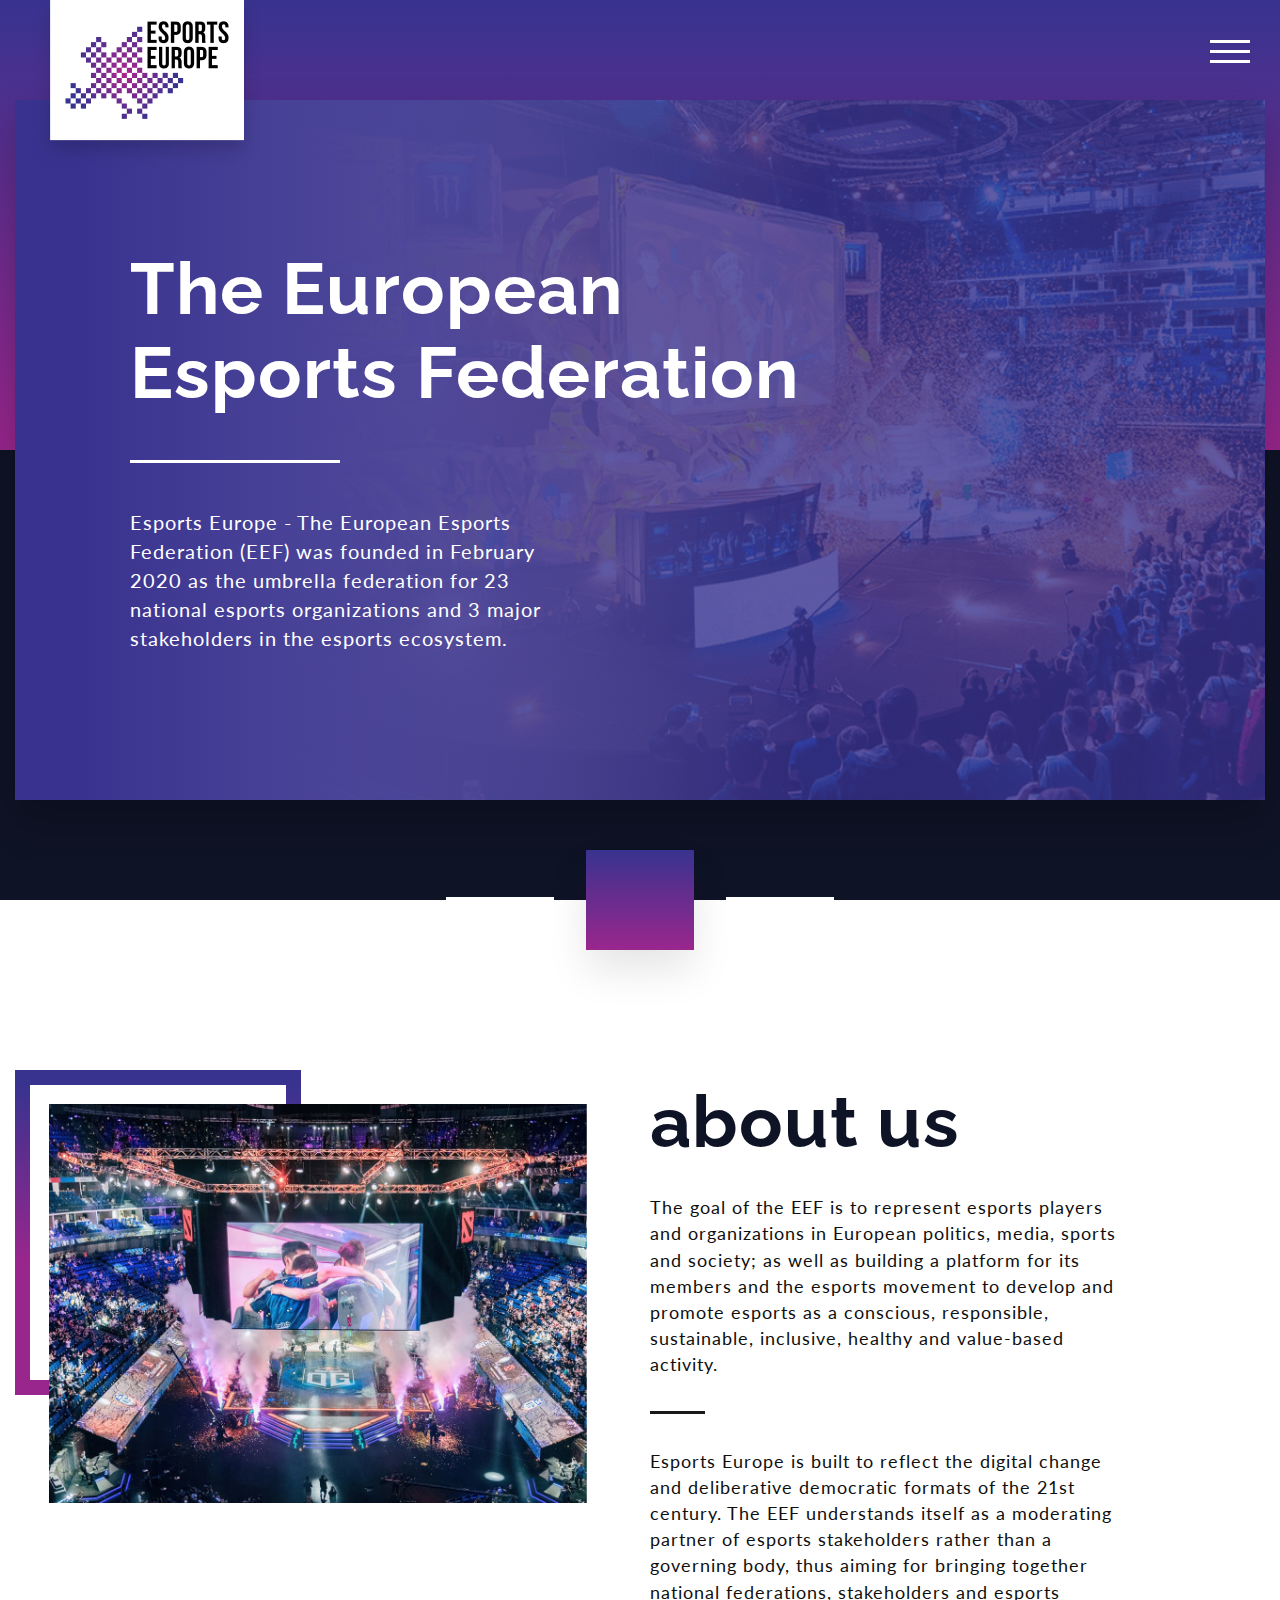
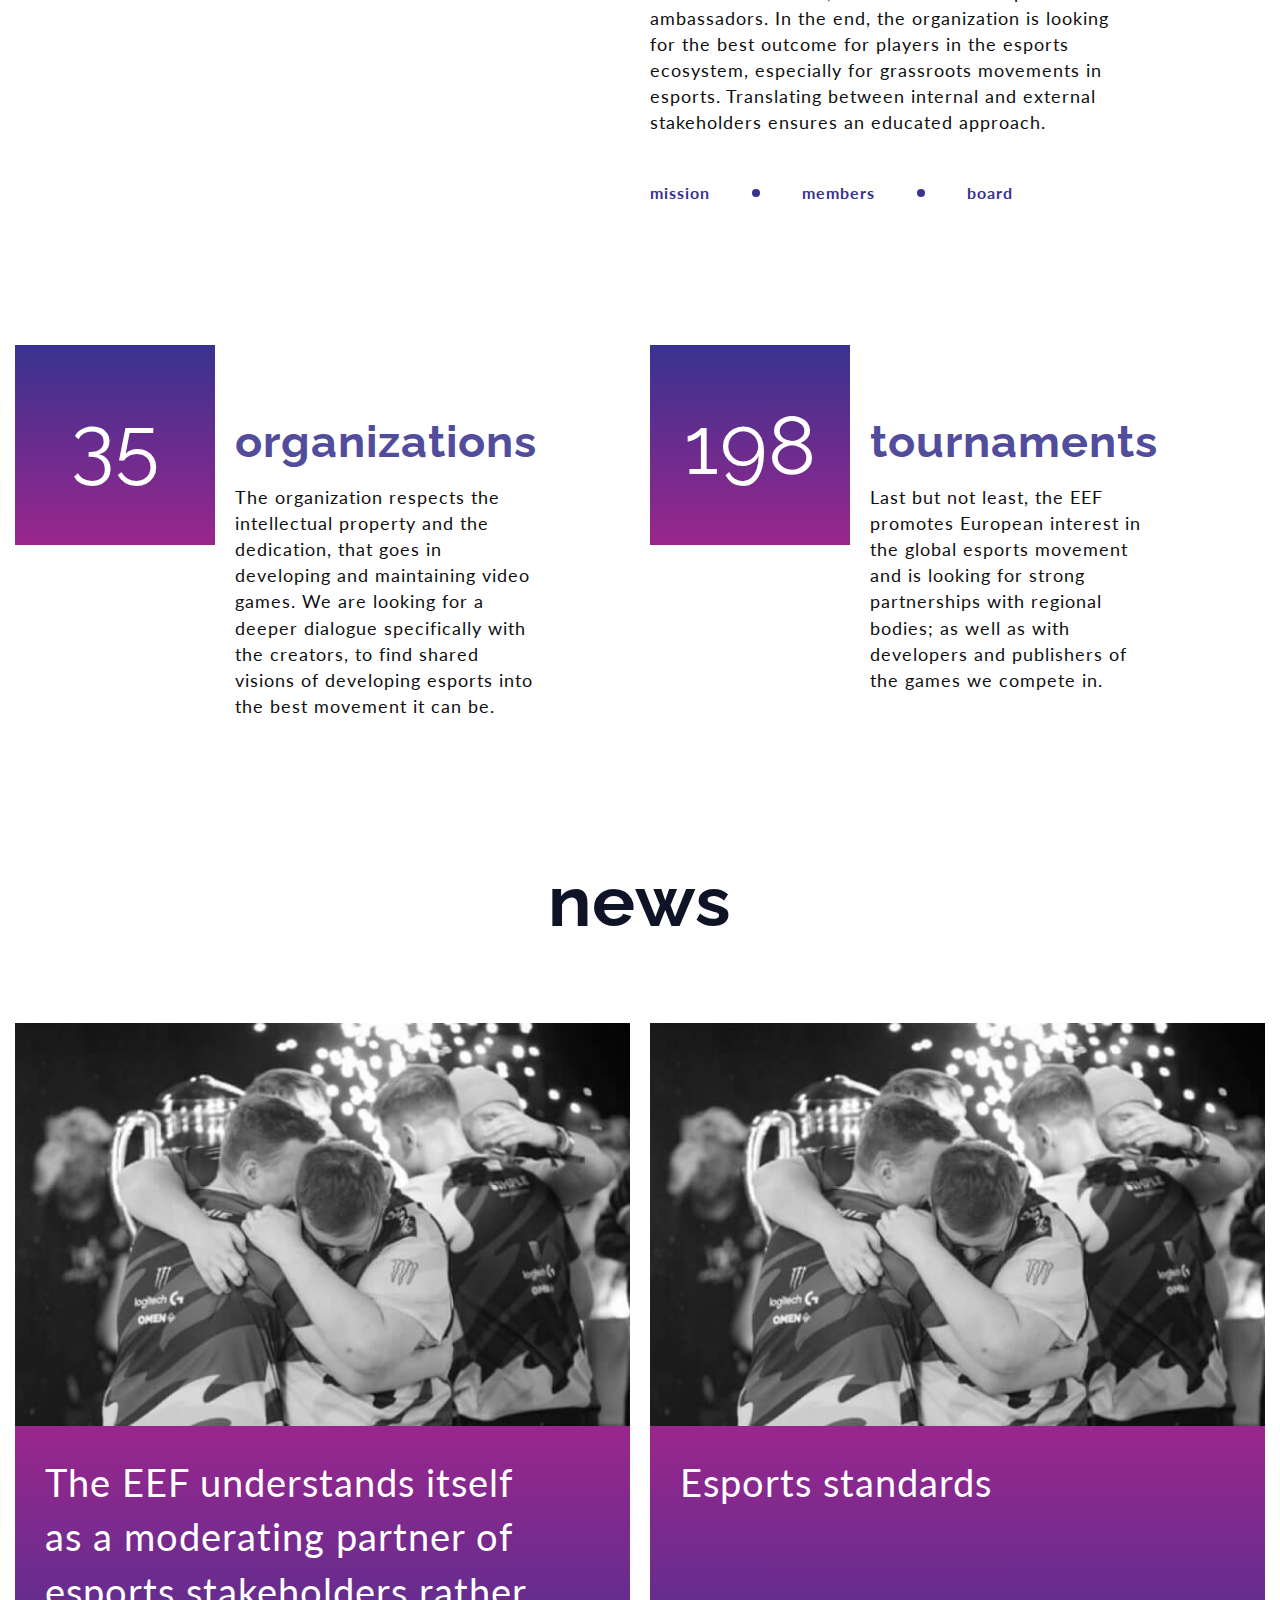
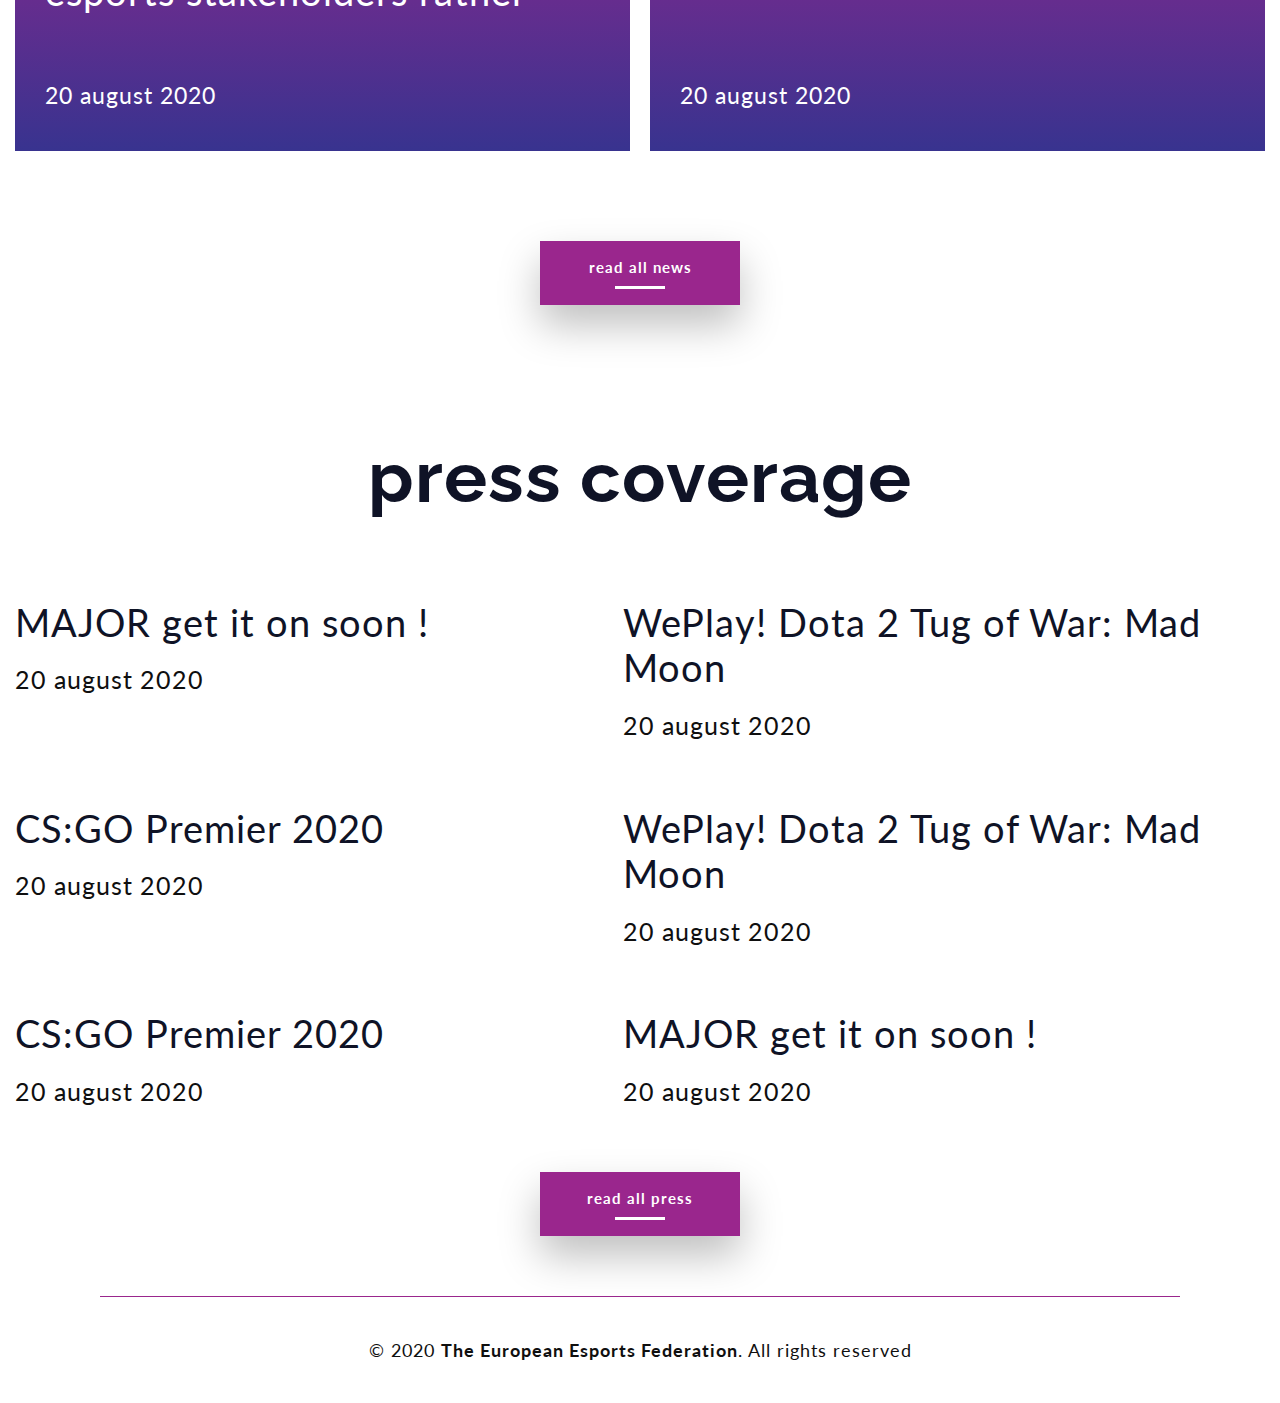
==== index.html @ 8d7fdb4e "media menu, inner header" ====
<!DOCTYPE html>
<html lang="en">
<head>
    <meta charset="UTF-8">
    <meta name="viewport" content="width=device-width, initial-scale=1.0">
    <title>Document</title>
    <link href="https://fonts.googleapis.com/css2?family=Lato:wght@400;700&family=Raleway:wght@700&display=swap" rel="stylesheet">
    <link rel="stylesheet" href="/css/style.css">
</head>
<body>
    <div class="menu-wrapper">
        <div class="container">
            <ul class="menu">
                <li class="menu__item">
                    <a href="#" class="menu__link">Home page</a>
                </li>
                <li class="menu__item">
                    <a href="#" class="menu__link">News</a>
                </li>
                <li class="menu__item">
                    <a href="#" class="menu__link">Contact</a>
                </li>
                <li class="menu__item">
                    <a href="#" class="menu__link hasSub">About us</a>
                    <ul class="menu__sub">
                        <li>
                            <a href="#">Mission</a>
                        </li>
                        <li>
                            <a href="#">President</a>
                        </li>
                        <li>
                            <a href="#">Board</a>
                        </li>
                        <li>
                            <a href="#">Committees</a>
                        </li>
                        <li>
                            <a href="#">Documents</a>
                        </li>
                    </ul>
                </li>
                <li class="menu__item">
                    <a href="#" class="menu__link hasSub">Members</a>
                    <ul class="menu__sub">
                        <li>
                            <a href="#">National organizations</a>
                        </li>
                        <li>
                            <a href="#">Stakeholders</a>
                        </li>
                    </ul>
                </li>
                <li class="menu__item">
                    <a class="menu__link hasSub" href="#">Esports</a>
                    <ul class="menu__sub">
                        <li>
                            <a href="#">General information</a>
                        </li>
                        <li>
                            <a href="#">Tournaments & leagues</a>
                        </li>
                        <li>
                            <a href="#">Integrity</a>
                        </li>
                        <li>
                            <a href="#">Diversity</a>
                        </li>
                    </ul>
                </li>
                <li class="menu__item">
                    <a class="menu__link hasSub" href="#">Media</a>
                    <ul class="menu__sub">
                        <li>
                            <a href="#">Newsroom</a>
                        </li>
                        <li>
                            <a href="#">Resources</a>
                        </li>
                        <li>
                            <a href="#">Coverage</a>
                        </li>
                    </ul>
                </li>
            </ul>
        </div>                    
    </div>    
    <header class="site-header site-header--main"> 
        <div class="container">
            <nav class="main-nav">            
                <a class="logo" href="#" >
                    <img src="/images/logo.png" alt="">
                </a>
                <button class="menu-btn">
                    <span class="burger"></span>
                </button>                                                
            </nav>
        </div>
    </header>
    <div class="wrapper">
        <section class="promo">
            <div class="container">
                <div class="promo__wrapper">
                    <div>
                        <h1 class="promo__title">The European Esports Federation</h1> 
                        <div class="promo__text">
                            <p>Esports Europe - The European Esports Federation (EEF) was founded in February 2020 as the umbrella federation for 23 national esports organizations and 3 major stakeholders in the esports ecosystem.</p>
                        </div>  
                    </div>                   
                </div> 
            </div>
            <button class="promo__arrow" type="button">
                <span class="arrow"></span>
            </button>  
        </section>
        <section class="main-about">
            <div class="container">
                <div class="row row--2">
                    <div class="col">
                        <div class="img">
                            <img src="/images/main_about.jpg" alt="">
                        </div>
                    </div>
                    <div class="col">
                        <h2 class="main-about__title">About us</h2>
                        <div class="main-about__text">
                            <p>The goal of the EEF is to represent esports players and organizations in European politics, media, sports and society; as well as building a platform for its members and the esports movement to develop and promote esports as a conscious, responsible, sustainable, inclusive, healthy and value-based activity.</p>
                            <hr>
                            <p>Esports Europe is built to reflect the digital change and deliberative democratic formats of the 21st century. The EEF understands itself as a moderating partner of esports stakeholders rather than a governing body, thus aiming for bringing together national federations, stakeholders and esports ambassadors. In the end, the organization is looking for the best outcome for players in the esports ecosystem, especially for grassroots movements in esports. Translating between internal and external stakeholders ensures an educated approach.</p>
                        </div>
                        <ul class="main-about__list">
                            <li class="main-about__item">
                                <a class="main-about__link" href="#">mission</a>
                            </li>
                            <li class="main-about__item">
                                <a class="main-about__link" href="#">members</a>
                            </li>
                            <li class="main-about__item">
                                <a class="main-about__link" href="#">board</a>
                            </li>
                        </article>                        
                    </div>
                </div>
            </div>            
        </section>

        <section class="main-numbers m-section">
            <div class="container">
                <div class="row row--2">
                    <div class="col main-numbers__item">
                        <div class="main-numbers__num">35</div>
                        <div class="main-numbers__description">
                            <h3>organizations</h3>
                            <p>The organization respects the intellectual property and the dedication, that goes in developing and maintaining video games. We are looking for a deeper dialogue specifically with the creators, to find shared visions of developing esports into the best movement it can be. 
                            </p>
                        </div>
                    </div>
                    <div class="col main-numbers__item">
                        <div class="main-numbers__num">198</div>
                        <div class="main-numbers__description">
                            <h3>tournaments</h3>
                            <p>Last but not least, the EEF promotes European interest in the global esports movement and is looking for strong partnerships with regional bodies; as well as with developers and publishers of the games we compete in. </p>
                        </div>
                    </div>
                </div>
            </div>
        </section>

        <section class="main-news m-section">
            <div class="container">
                <h2>news</h2>
                <ul class="news row row--2">
                    <li class="news__item col">
                        <a class="news__link" href="#">
                            <div class="news__img">
                                <img src="/images/news_img.jpg" alt="">
                            </div>
                            <div class="news__description">
                                <h3 class="news__title">The EEF understands itself as a moderating partner of esports stakeholders rather</h3>
                                <p class="news__date">20 august 2020</p>
                            </div>                            
                        </a>
                    </li>
                    <li class="news__item col">
                        <a class="news__link" href="#">
                            <div class="news__img">
                                <img src="/images/news_img.jpg" alt="">
                            </div>
                            <div class="news__description">
                                <h3 class="news__title">Esports standards</h3>
                                <p class="news__date">20 august 2020</p>
                            </div>                            
                        </a>
                    </li>
                </ul>                
                <a class="btn" href="#">Read all news</a>
            </div>
        </section>
            
        <section class="main-press m-section">
            <div class="container">
                <h2>press coverage</h2>
                <ul class="press">
                    <li class="press__item">
                        <a class="press__link" href="#">
                            MAJOR get it on soon !
                        </a>
                        <p class="press__date">20 august 2020</p>
                    </li>
                    <li class="press__item">
                        <a class="press__link" href="#">
                            WePlay! Dota 2 Tug of War: Mad Moon
                        </a>
                        <p class="press__date">20 august 2020</p>
                    </li>
                    <li class="press__item">
                        <a class="press__link" href="#">
                            CS:GO Premier 2020
                        </a>
                        <p class="press__date">20 august 2020</p>
                    </li>

                    <li class="press__item">
                        <a class="press__link" href="#">
                            WePlay! Dota 2 Tug of War: Mad Moon
                        </a>
                        <p class="press__date">20 august 2020</p>
                    </li>
                    <li class="press__item">
                        <a class="press__link" href="#">
                            CS:GO Premier 2020
                        </a>
                        <p class="press__date">20 august 2020</p>
                    </li>
                    <li class="press__item">
                        <a class="press__link" href="#">
                            MAJOR get it on soon !
                        </a>
                        <p class="press__date">20 august 2020</p>
                    </li>
                </ul>

                <a class="btn" href="#">Read all press</a>
            </div>
        </section>   

        <footer class="site-footer">
            <div class="copyright">© 2020 <b>The European Esports Federation</b>. All rights reserved</div>
        </footer>
    </div>

    <script src="js/test.js"></script>
</body>
</html>
---- css/style.css ----
html {
  -webkit-box-sizing: border-box;
          box-sizing: border-box;
}

*, *::before, *::after {
  -webkit-box-sizing: inherit;
          box-sizing: inherit;
}

ul[class],
ol[class] {
  padding: 0;
}

body,
h1,
h2,
h3,
h4,
p,
ul,
ol,
li,
figure,
figcaption,
blockquote,
dl,
dd {
  margin: 0;
}

a {
  text-decoration: none;
}

ul[class],
ol[class] {
  list-style: none;
}

img {
  max-width: 100%;
  display: block;
}

input,
button,
textarea,
select {
  font: inherit;
}

.visually-hidden:not(:focus):not(:active),
input[type="checkbox"].visually-hidden,
input[type="radio"].visually-hidden {
  position: absolute;
  width: 1px;
  height: 1px;
  margin: -1px;
  border: 0;
  padding: 0;
  white-space: nowrap;
  -webkit-clip-path: inset(100%);
  clip-path: inset(100%);
  clip: rect(0 0 0 0);
  overflow: hidden;
}

body {
  min-width: 320px;
  font-family: 'Lato', sans-serif;
  font-size: 18px;
  line-height: 1.45;
  color: #0F0F0F;
  letter-spacing: 1px;
}

body.show-menu > .wrapper {
  -webkit-filter: blur(15px);
          filter: blur(15px);
}

body.show-menu > .wrapper::before {
  content: '';
  display: block;
  width: 100%;
  height: 100px;
  background: -webkit-gradient(linear, left top, left bottom, color-stop(67.19%, #38338F), to(#9A268D));
  background: linear-gradient(180deg, #38338F 67.19%, #9A268D 100%);
}

body.show-menu .menu-wrapper {
  top: 0%;
}

body.show-menu .site-header {
  position: fixed;
  width: 100%;
  background: transparent;
}

h1 {
  font-family: 'Raleway', sans-serif;
  font-size: 4em;
  line-height: 1.17;
  text-transform: lowercase;
}

h2 {
  font-family: 'Raleway', sans-serif;
  font-size: 4em;
  color: #0F1326;
  text-transform: lowercase;
}

h3 {
  font-family: 'Raleway', sans-serif;
  font-size: 2.5em;
  text-transform: lowercase;
}

hr {
  margin: 34px 0;
  width: 55px;
  height: 3px;
  background-color: #181818;
  border: 0;
}

.container {
  padding: 0 15px;
  margin: 0 auto;
  max-width: 1330px;
}

.btn {
  padding: 16px;
  margin: auto;
  display: block;
  width: 200px;
  background-color: #9A268D;
  color: #fff;
  font-size: 15px;
  font-weight: 700;
  border: 0;
  outline: none;
  text-transform: lowercase;
  text-align: center;
  -webkit-box-shadow: 0px 20px 40px rgba(0, 0, 0, 0.25);
          box-shadow: 0px 20px 40px rgba(0, 0, 0, 0.25);
  -webkit-transition: background-color 0.3s;
  transition: background-color 0.3s;
}

.btn::after {
  content: '';
  margin: 8px auto 0;
  display: block;
  width: 50px;
  height: 3px;
  background-color: #fff;
}

.btn:hover {
  background-color: #38338F;
}

.m-section {
  padding: 60px 0;
}

.m-section h2 {
  margin-bottom: 70px;
  text-align: center;
}

.site-header {
  position: relative;
  max-height: 100px;
  background: -webkit-gradient(linear, left top, left bottom, color-stop(67.19%, #38338F), to(#9A268D));
  background: linear-gradient(180deg, #38338F 67.19%, #9A268D 100%);
  z-index: 100;
}

.site-header--main {
  position: absolute;
  width: 100%;
  background: transparent;
}

.logo {
  display: block;
}

@media (max-width: 900px) {
  .logo {
    width: 150px;
  }
}

.main-nav {
  position: relative;
  padding: 0 15px;
  display: -webkit-box;
  display: -ms-flexbox;
  display: flex;
  -webkit-box-pack: justify;
      -ms-flex-pack: justify;
          justify-content: space-between;
}

/***************** ***************/
.menu-btn {
  position: relative;
  margin-top: 30px;
  width: 40px;
  height: 40px;
  background: transparent;
  border: 0;
  outline: 0;
  cursor: pointer;
  -webkit-transition: opacity 0.3s;
  transition: opacity 0.3s;
}

.menu-btn:hover {
  opacity: 0.7;
}

.menu-btn.active .burger {
  background-color: transparent;
}

.menu-btn.active .burger::after {
  top: 0;
  -webkit-transform: rotate(-45deg);
          transform: rotate(-45deg);
}

.menu-btn.active .burger::before {
  top: 0;
  -webkit-transform: rotate(45deg);
          transform: rotate(45deg);
}

.burger, .burger::after, .burger::before {
  position: absolute;
  left: 0;
  width: 100%;
  height: 3px;
  background-color: #fff;
  -webkit-transition: all .3s;
  transition: all .3s;
}

.burger::after {
  content: '';
  top: -10px;
}

.burger::before {
  content: '';
  top: 10px;
}

/***************** ***************/
.menu-wrapper {
  position: fixed;
  top: -100%;
  lefT: 0;
  width: 100%;
  height: 100%;
  background-color: rgba(0, 0, 0, 0.5);
  z-index: 99;
  -webkit-transition: top 0.5s;
  transition: top 0.5s;
}

.menu-wrapper .container {
  height: 100%;
  display: -webkit-box;
  display: -ms-flexbox;
  display: flex;
  -webkit-box-align: center;
      -ms-flex-align: center;
          align-items: center;
}

.menu {
  margin-top: 10%;
  display: -webkit-box;
  display: -ms-flexbox;
  display: flex;
  -webkit-box-orient: vertical;
  -webkit-box-direction: normal;
      -ms-flex-flow: column wrap;
          flex-flow: column wrap;
  max-height: 70%;
  min-height: 450px;
  width: 100%;
}

.menu a {
  color: #fff;
  text-transform: lowercase;
  -webkit-transition: color 0.3s, background-color 0.3s;
  transition: color 0.3s, background-color 0.3s;
}

.menu a:hover {
  color: #fff;
}

.menu__item {
  position: relative;
  margin-bottom: 60px;
  font-size: 38px;
}

@media (max-width: 900px) {
  .menu__item {
    margin-bottom: 45px;
    font-size: 36px;
  }
}

.menu__link {
  padding: 10px 15px;
  font-family: 'Raleway', sans-serif;
}

.menu__link:hover {
  background-color: #9A268D;
}

.menu__sub {
  margin-top: 10px;
  line-height: 1.3;
}

.menu__sub a {
  padding: 7px 12px;
  font-size: 0.65em;
}

.menu__sub a:hover {
  background-color: #38338F;
}

@media (max-width: 900px) {
  .menu__sub {
    position: absolute;
    opacity: 0;
    pointer-events: none;
  }
}

@media (max-width: 900px) {
  .menu {
    max-height: 100%;
    -webkit-box-align: center;
        -ms-flex-align: center;
            align-items: center;
  }
}

.top {
  position: relative;
  padding: 85px 0;
  margin-bottom: 110px;
  background-image: url("/images/top_bg.png");
  background-repeat: no-repeat;
  background-size: cover;
  color: #fff;
  text-align: center;
}

.top::before {
  content: '';
  position: absolute;
  left: 0;
  top: 0;
  width: 100%;
  height: 100%;
  background-color: rgba(15, 19, 38, 0.85);
  z-index: 1;
}

.top__wrapper {
  position: relative;
  z-index: 2;
}

.breadcrumbs {
  position: absolute;
  right: 6%;
  top: 130%;
  display: -webkit-box;
  display: -ms-flexbox;
  display: flex;
  -webkit-box-align: center;
      -ms-flex-align: center;
          align-items: center;
  font-size: 25px;
}

.breadcrumbs__item {
  margin: 0 15px;
}

.breadcrumbs__link {
  color: #fff;
}

.promo {
  padding: 100px 0;
  background: -webkit-gradient(linear, left top, left bottom, from(#38338F), color-stop(50%, #9A268D), color-stop(50%, #0F1326), to(#0F1326));
  background: linear-gradient(180deg, #38338F 0%, #9A268D 50%, #0F1326 50%, #0F1326 100%);
}

.promo__wrapper {
  background: -webkit-gradient(linear, left top, right top, color-stop(5%, #39338F), color-stop(50%, rgba(57, 50, 143, 0.8))), url("/images/promo_bg.png");
  background: linear-gradient(90deg, #39338F 5%, rgba(57, 50, 143, 0.8) 50%), url("/images/promo_bg.png");
  padding: 0 115px;
  height: 700px;
  display: -webkit-box;
  display: -ms-flexbox;
  display: flex;
  -webkit-box-align: center;
      -ms-flex-align: center;
          align-items: center;
  -webkit-box-shadow: 0px 20px 40px rgba(0, 0, 0, 0.238253);
          box-shadow: 0px 20px 40px rgba(0, 0, 0, 0.238253);
  color: #fff;
  font-size: 20px;
}

.promo__title {
  max-width: 700px;
  font-size: 3.6em;
  text-transform: none;
}

.promo__title:after {
  margin: 45px 0;
  content: '';
  display: block;
  width: 30%;
  height: 3px;
  background-color: #fff;
}

.promo__text {
  padding-right: 15px;
  max-width: 440px;
}

.promo__arrow {
  position: absolute;
  left: 50%;
  -webkit-transform: translate(-50%, 50%);
          transform: translate(-50%, 50%);
  width: 108px;
  height: 100px;
  background: -webkit-gradient(linear, left top, left bottom, from(#38338F), to(#9A268D));
  background: linear-gradient(180deg, #38338F 0%, #9A268D 100%);
  outline: 0;
  border: 0;
  -webkit-box-shadow: 0px 20px 40px rgba(0, 0, 0, 0.1);
          box-shadow: 0px 20px 40px rgba(0, 0, 0, 0.1);
  cursor: pointer;
}

.promo__arrow::after, .promo__arrow::before {
  position: absolute;
  top: 47%;
  content: '';
  display: block;
  width: 100%;
  background-color: #fff;
  height: 3px;
}

.promo__arrow::after {
  left: -130%;
}

.promo__arrow::before {
  right: -130%;
}

.main-about {
  padding: 170px 0 60px;
}

.main-about__title {
  margin-bottom: 20px;
}

.main-about__text {
  margin-bottom: 35px;
  max-width: 475px;
}

.main-about__list {
  margin-left: -22px;
  display: -webkit-box;
  display: -ms-flexbox;
  display: flex;
  list-style: none;
}

.main-about__item {
  display: -webkit-box;
  display: -ms-flexbox;
  display: flex;
  -webkit-box-align: center;
      -ms-flex-align: center;
          align-items: center;
}

.main-about__item::after {
  content: '';
  margin: 0 20px;
  display: block;
  width: 8px;
  height: 8px;
  border-radius: 50%;
  background-color: #38338F;
}

.main-about__item:last-of-type:after {
  display: none;
}

.main-about__link {
  padding: 11px 22px;
  display: -webkit-box;
  display: -ms-flexbox;
  display: flex;
  -webkit-box-align: center;
      -ms-flex-align: center;
          align-items: center;
  font-size: 16px;
  font-weight: 700;
  color: #38338F;
  text-align: center;
  -webkit-transition: all 0.3s;
  transition: all 0.3s;
}

.main-about__link:hover {
  color: #fff;
  background-color: #38338F;
}

.main-numbers__item {
  display: -webkit-box;
  display: -ms-flexbox;
  display: flex;
}

.main-numbers__num {
  margin-right: 20px;
  width: 200px;
  height: 200px;
  display: -webkit-box;
  display: -ms-flexbox;
  display: flex;
  -webkit-box-align: center;
      -ms-flex-align: center;
          align-items: center;
  -webkit-box-pack: center;
      -ms-flex-pack: center;
          justify-content: center;
  font-size: 4.5em;
  font-family: 'Raleway', serif;
  color: #fff;
  background: -webkit-gradient(linear, left top, left bottom, from(#38338F), to(#9A268D));
  background: linear-gradient(180deg, #38338F 0%, #9A268D 100%);
}

.main-numbers__description {
  margin-top: 12%;
  -ms-flex-preferred-size: 46%;
      flex-basis: 46%;
}

.main-numbers__description h3 {
  margin-bottom: 20px;
  color: #524C9D;
  line-height: 1;
}

.news {
  margin-bottom: 80px;
}

.news__img {
  -webkit-filter: grayscale(1);
          filter: grayscale(1);
  -webkit-transition: -webkit-filter 0.3s;
  transition: -webkit-filter 0.3s;
  transition: filter 0.3s;
  transition: filter 0.3s, -webkit-filter 0.3s;
}

.news__img img {
  width: 100%;
}

.news__link {
  display: block;
  color: #fff;
  -webkit-transition: all 0.3s;
  transition: all 0.3s;
}

.news__link:hover {
  -webkit-box-shadow: 0px 0px 0px 15px #0F0F0F;
          box-shadow: 0px 0px 0px 15px #0F0F0F;
}

.news__link:hover .news__img {
  -webkit-filter: grayscale(0);
          filter: grayscale(0);
}

.news__description {
  padding: 30px 72px 38px 30px;
  min-height: 325px;
  height: 100%;
  display: -webkit-box;
  display: -ms-flexbox;
  display: flex;
  -webkit-box-orient: vertical;
  -webkit-box-direction: normal;
      -ms-flex-direction: column;
          flex-direction: column;
  background: -webkit-gradient(linear, left top, left bottom, from(#9A268D), to(#38338F));
  background: linear-gradient(180deg, #9A268D 0%, #38338F 100%);
}

.news__title {
  font-family: 'Lato', sans-serif;
  font-weight: normal;
  font-size: 2.1em;
  text-transform: none;
}

.news__date {
  margin-top: auto;
  font-size: 1.3em;
}

.press {
  max-height: 620px;
  display: -webkit-box;
  display: -ms-flexbox;
  display: flex;
  -ms-flex-wrap: wrap;
      flex-wrap: wrap;
}

.press__item {
  margin-bottom: 65px;
  margin-right: 20px;
  width: 47%;
  font-size: 38px;
  line-height: 1.2;
}

.press__link {
  margin-bottom: 20px;
  display: block;
  color: #0F1326;
  -webkit-transition: color 0.3s;
  transition: color 0.3s;
}

.press__link:hover {
  color: #38338F;
}

.press__date {
  font-size: 0.65em;
}

.site-footer {
  padding: 40px 0;
  margin: auto;
  max-width: 1080px;
  border-top: 1px solid #9A268D;
  text-align: center;
}

.img {
  position: relative;
  display: inline-block;
}

.img img {
  position: relative;
  padding: 6% 0 0 6%;
  z-index: 2;
}

.img::before {
  position: absolute;
  content: '';
  display: block;
  border: 10px solid;
  border-image-slice: 1;
  border-width: 15px;
  border-image-source: linear-gradient(180deg, #38338f 0%, #99268d 60%);
  width: 50%;
  height: 75%;
  z-index: 1;
}

.img--down_right img {
  padding: 0 7% 7% 0;
}

.img--down_right::before {
  bottom: 0;
  right: 0;
}

.row {
  display: -webkit-box;
  display: -ms-flexbox;
  display: flex;
  -ms-flex-wrap: wrap;
      flex-wrap: wrap;
  width: calc(100% + 20px);
  margin-left: -10px;
  margin-right: -10px;
}

.row--2 > .col {
  width: 50%;
}

.row--3 > .col {
  width: 33.33%;
}

.row--4 > .col {
  width: 25%;
}

.row--6 > .col {
  width: 16.66%;
}

.col {
  padding: 0 10px;
  margin-bottom: 10px;
}

.center {
  text-align: center;
}
/*# sourceMappingURL=style.css.map */
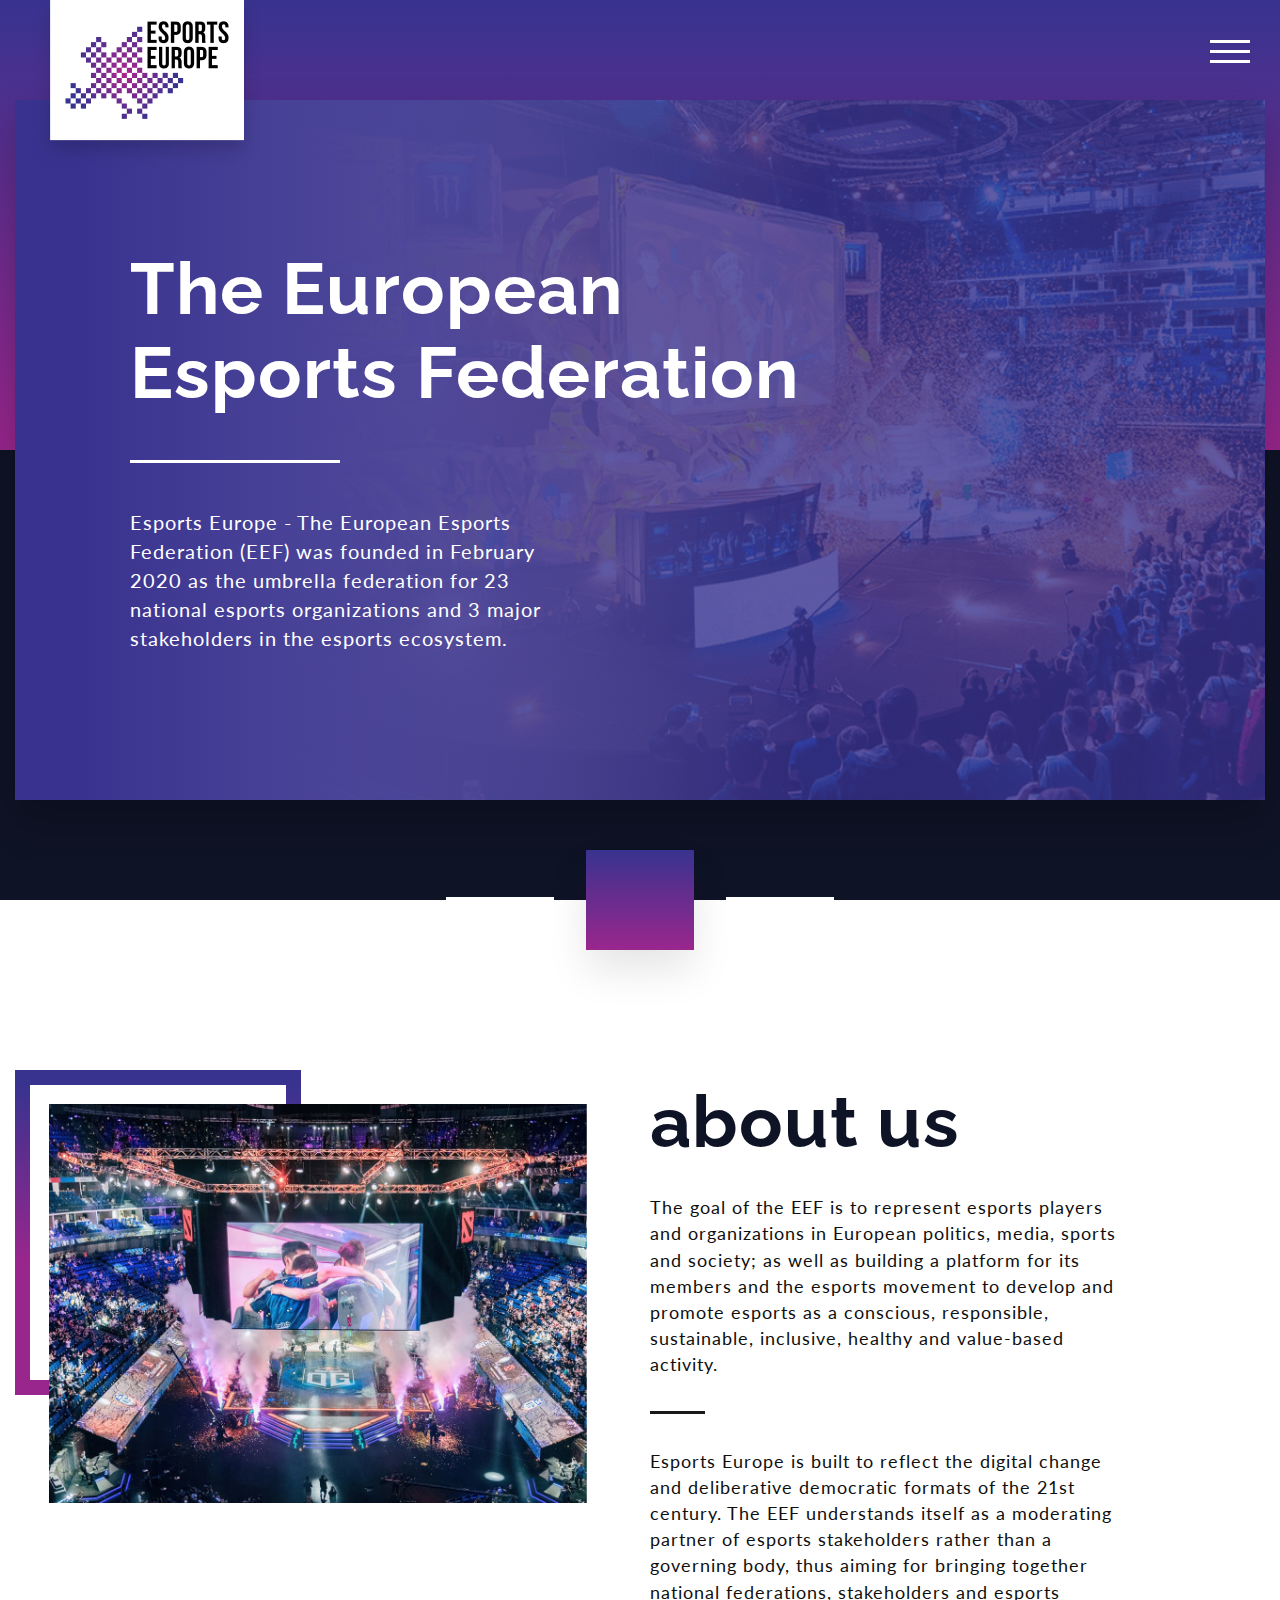
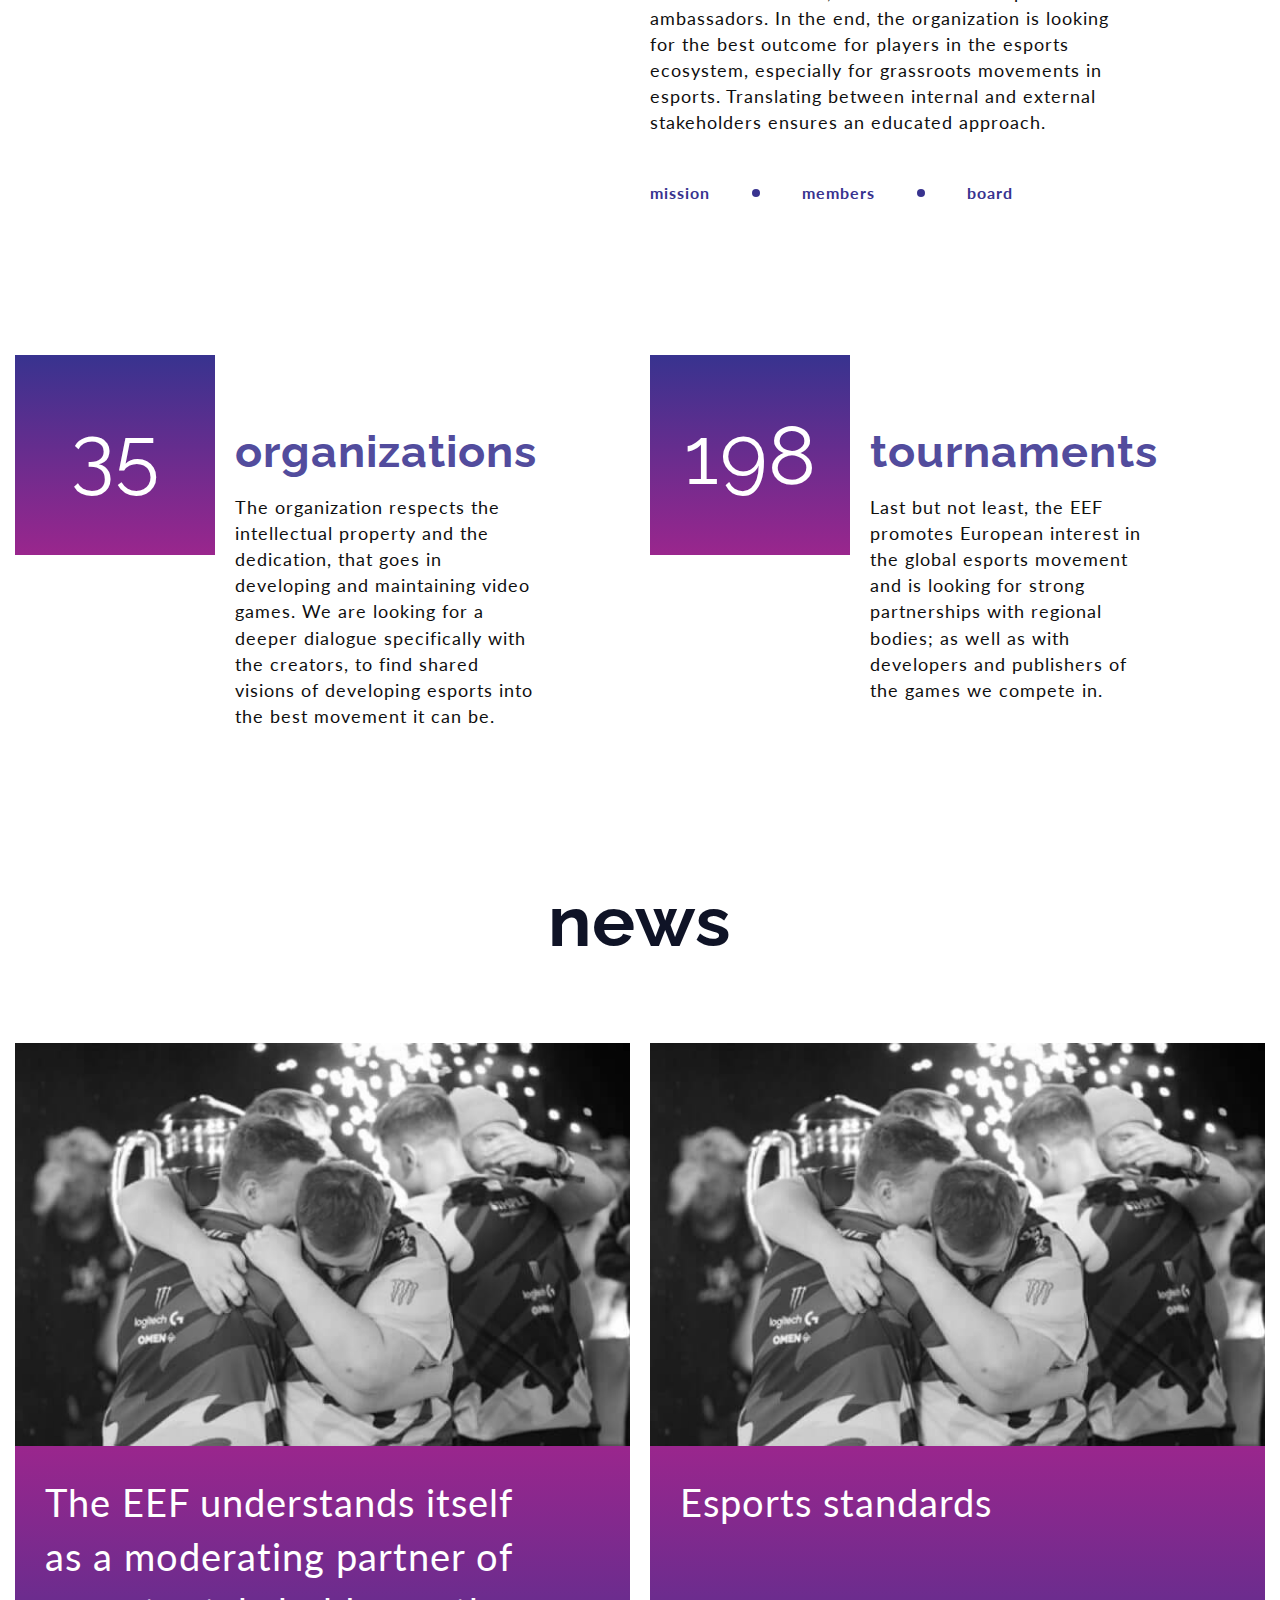
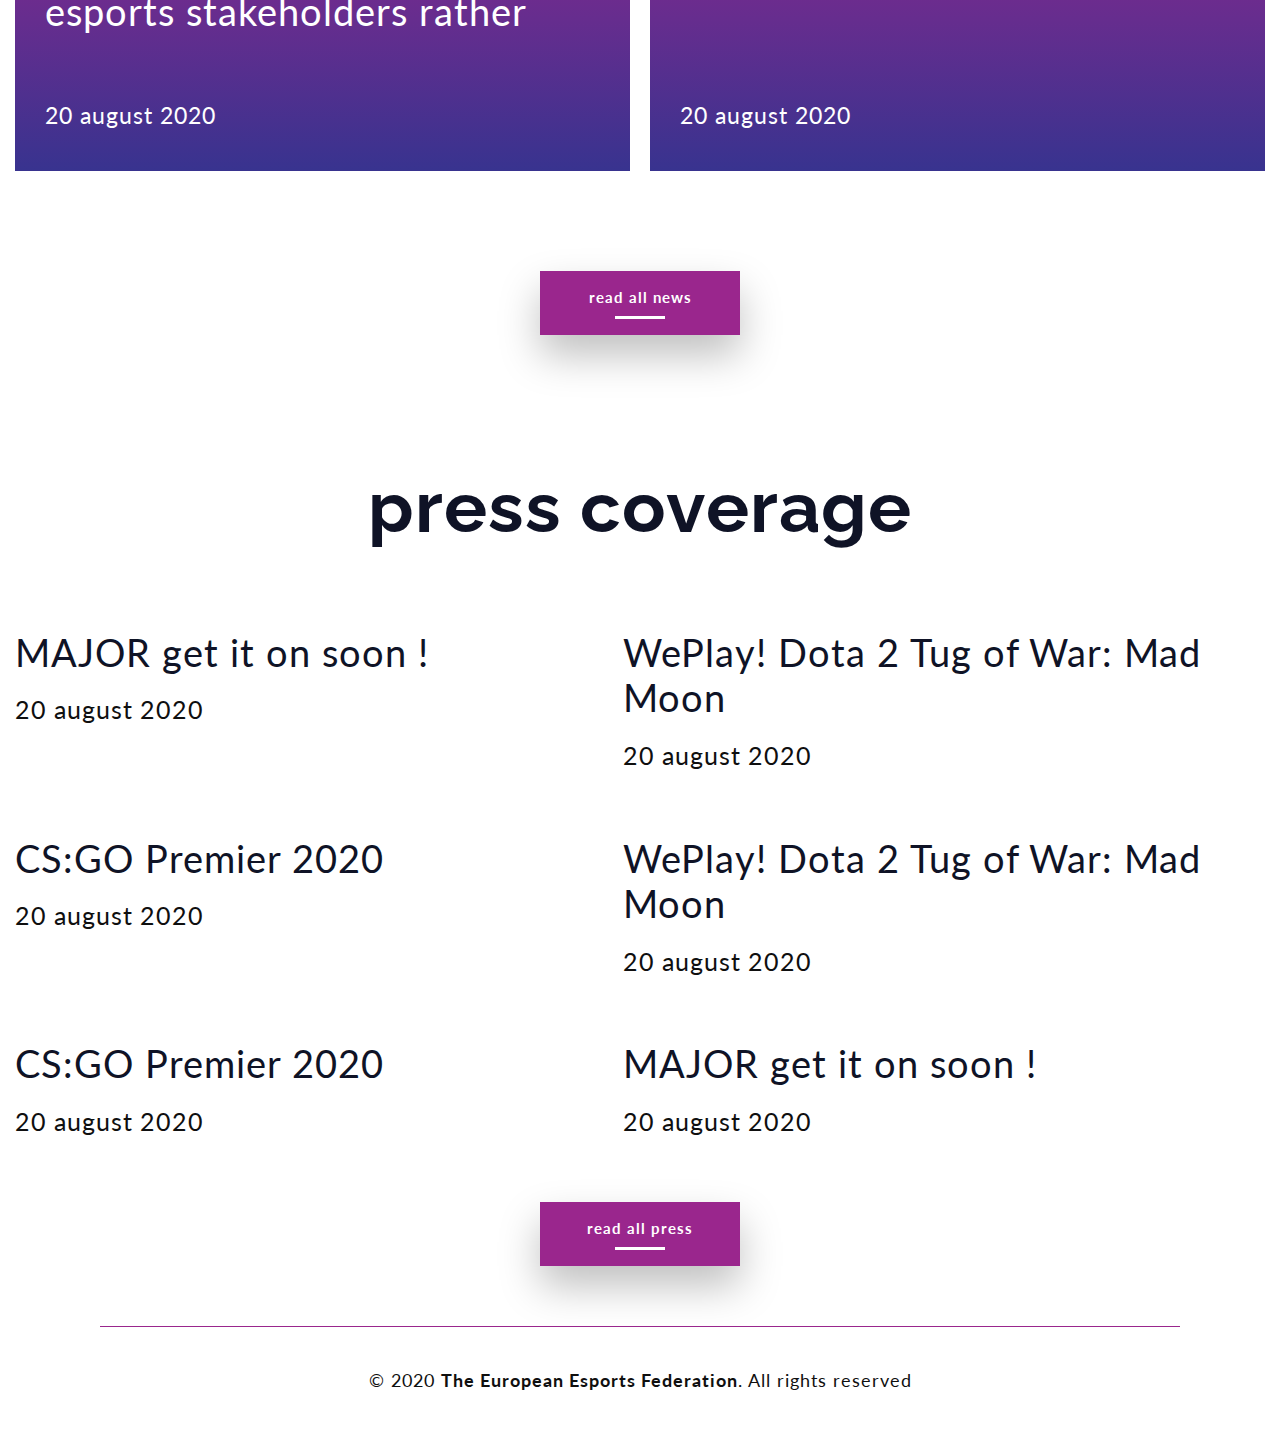
==== commit 6fb049bf: "Menu adaptive" ====
--- a/index.html
+++ b/index.html
@@ -22,65 +22,89 @@
                 </li>
                 <li class="menu__item">
                     <a href="#" class="menu__link hasSub">About us</a>
-                    <ul class="menu__sub">
-                        <li>
-                            <a href="#">Mission</a>
-                        </li>
-                        <li>
-                            <a href="#">President</a>
-                        </li>
-                        <li>
-                            <a href="#">Board</a>
-                        </li>
-                        <li>
-                            <a href="#">Committees</a>
-                        </li>
-                        <li>
-                            <a href="#">Documents</a>
-                        </li>
-                    </ul>
+                    <div class="submenu">
+                        <button class="menu__back show-xs"></button>
+                        <ul class="menu__sub">                        
+                            <li class="show-xs">
+                                <a class="first-link" href="#">About us</a>
+                            </li>
+                            <li>
+                                <a href="#">Mission</a>
+                            </li>
+                            <li>
+                                <a href="#">President</a>
+                            </li>
+                            <li>
+                                <a href="#">Board</a>
+                            </li>
+                            <li>
+                                <a href="#">Committees</a>
+                            </li>
+                            <li>
+                                <a href="#">Documents</a>
+                            </li>
+                        </ul>
+                    </div>                    
                 </li>
                 <li class="menu__item">
                     <a href="#" class="menu__link hasSub">Members</a>
-                    <ul class="menu__sub">
-                        <li>
-                            <a href="#">National organizations</a>
-                        </li>
-                        <li>
-                            <a href="#">Stakeholders</a>
-                        </li>
-                    </ul>
+                    <div class="submenu">
+                        <button class="menu__back show-xs"></button>
+                        <ul class="menu__sub">                        
+                            <li class="show-xs">
+                                <a class="first-link" href="#">Members</a>
+                            </li>
+                            <li>
+                                <a href="#">National organizations</a>
+                            </li>
+                            <li>
+                                <a href="#">Stakeholders</a>
+                            </li>
+                        </ul>
+                    </div>                    
                 </li>
                 <li class="menu__item">
                     <a class="menu__link hasSub" href="#">Esports</a>
-                    <ul class="menu__sub">
-                        <li>
-                            <a href="#">General information</a>
-                        </li>
-                        <li>
-                            <a href="#">Tournaments & leagues</a>
-                        </li>
-                        <li>
-                            <a href="#">Integrity</a>
-                        </li>
-                        <li>
-                            <a href="#">Diversity</a>
-                        </li>
-                    </ul>
+                    <div class="submenu">
+                        <button class="menu__back show-xs"></button>
+                        <ul class="menu__sub">                        
+                            <li class="show-xs">
+                                <a class="first-link" href="#">Esports</a>
+                            </li>
+                            <li>
+                                <a href="#">General information</a>
+                            </li>
+                            <li>
+                                <a href="#">Tournaments & leagues</a>
+                            </li>
+                            <li>
+                                <a href="#">Integrity</a>
+                            </li>
+                            <li>
+                                <a href="#">Diversity</a>
+                            </li>
+                        </ul>
+                    </div>                    
                 </li>
                 <li class="menu__item">
                     <a class="menu__link hasSub" href="#">Media</a>
-                    <ul class="menu__sub">
-                        <li>
-                            <a href="#">Newsroom</a>
-                        </li>
-                        <li>
-                            <a href="#">Resources</a>
-                        </li>
-                        <li>
-                            <a href="#">Coverage</a>
-                        </li>
-                    </ul>
+                    <div class="submenu">
+                        <button class="menu__back show-xs"></button>
+                        <ul class="menu__sub">                        
+                            <li class="show-xs">
+                                <a class="first-link" href="#">Media</a>
+                            </li>
+                            <li>
+                                <a href="#">Newsroom</a>
+                            </li>
+                            <li>
+                                <a href="#">Resources</a>
+                            </li>
+                            <li>
+                                <a href="#">Coverage</a>
+                            </li>
+                        </ul>
+                    </div>                    
                 </li>
             </ul>
         </div>                    
--- a/css/style.css
+++ b/css/style.css
@@ -264,6 +264,20 @@
   top: 10px;
 }
 
+.show-xs {
+  display: none;
+}
+
+@media (max-width: 900px) {
+  .show-xs {
+    display: block;
+  }
+}
+
+.hidden {
+  visibility: hidden;
+}
+
 /***************** ***************/
 .menu-wrapper {
   position: fixed;
@@ -348,11 +362,21 @@
   background-color: #38338F;
 }
 
+.menu .submenu.show-sub {
+  top: 0;
+  opacity: 1;
+  pointer-events: all;
+}
+
 @media (max-width: 900px) {
-  .menu__sub {
+  .menu .submenu {
     position: absolute;
+    top: 100%;
+    left: 0;
     opacity: 0;
     pointer-events: none;
+    -webkit-transition: top 0.3s, opacity 0.4s;
+    transition: top 0.3s, opacity 0.4s;
   }
 }
 
@@ -593,7 +617,7 @@
   line-height: 1;
 }
 
-.news {
+.news:last-of-type {
   margin-bottom: 80px;
 }
 
@@ -611,7 +635,14 @@
 }
 
 .news__link {
-  display: block;
+  display: -webkit-box;
+  display: -ms-flexbox;
+  display: flex;
+  -webkit-box-orient: vertical;
+  -webkit-box-direction: normal;
+      -ms-flex-direction: column;
+          flex-direction: column;
+  height: 100%;
   color: #fff;
   -webkit-transition: all 0.3s;
   transition: all 0.3s;
@@ -757,7 +788,7 @@
 
 .col {
   padding: 0 10px;
-  margin-bottom: 10px;
+  margin-bottom: 20px;
 }
 
 .center {
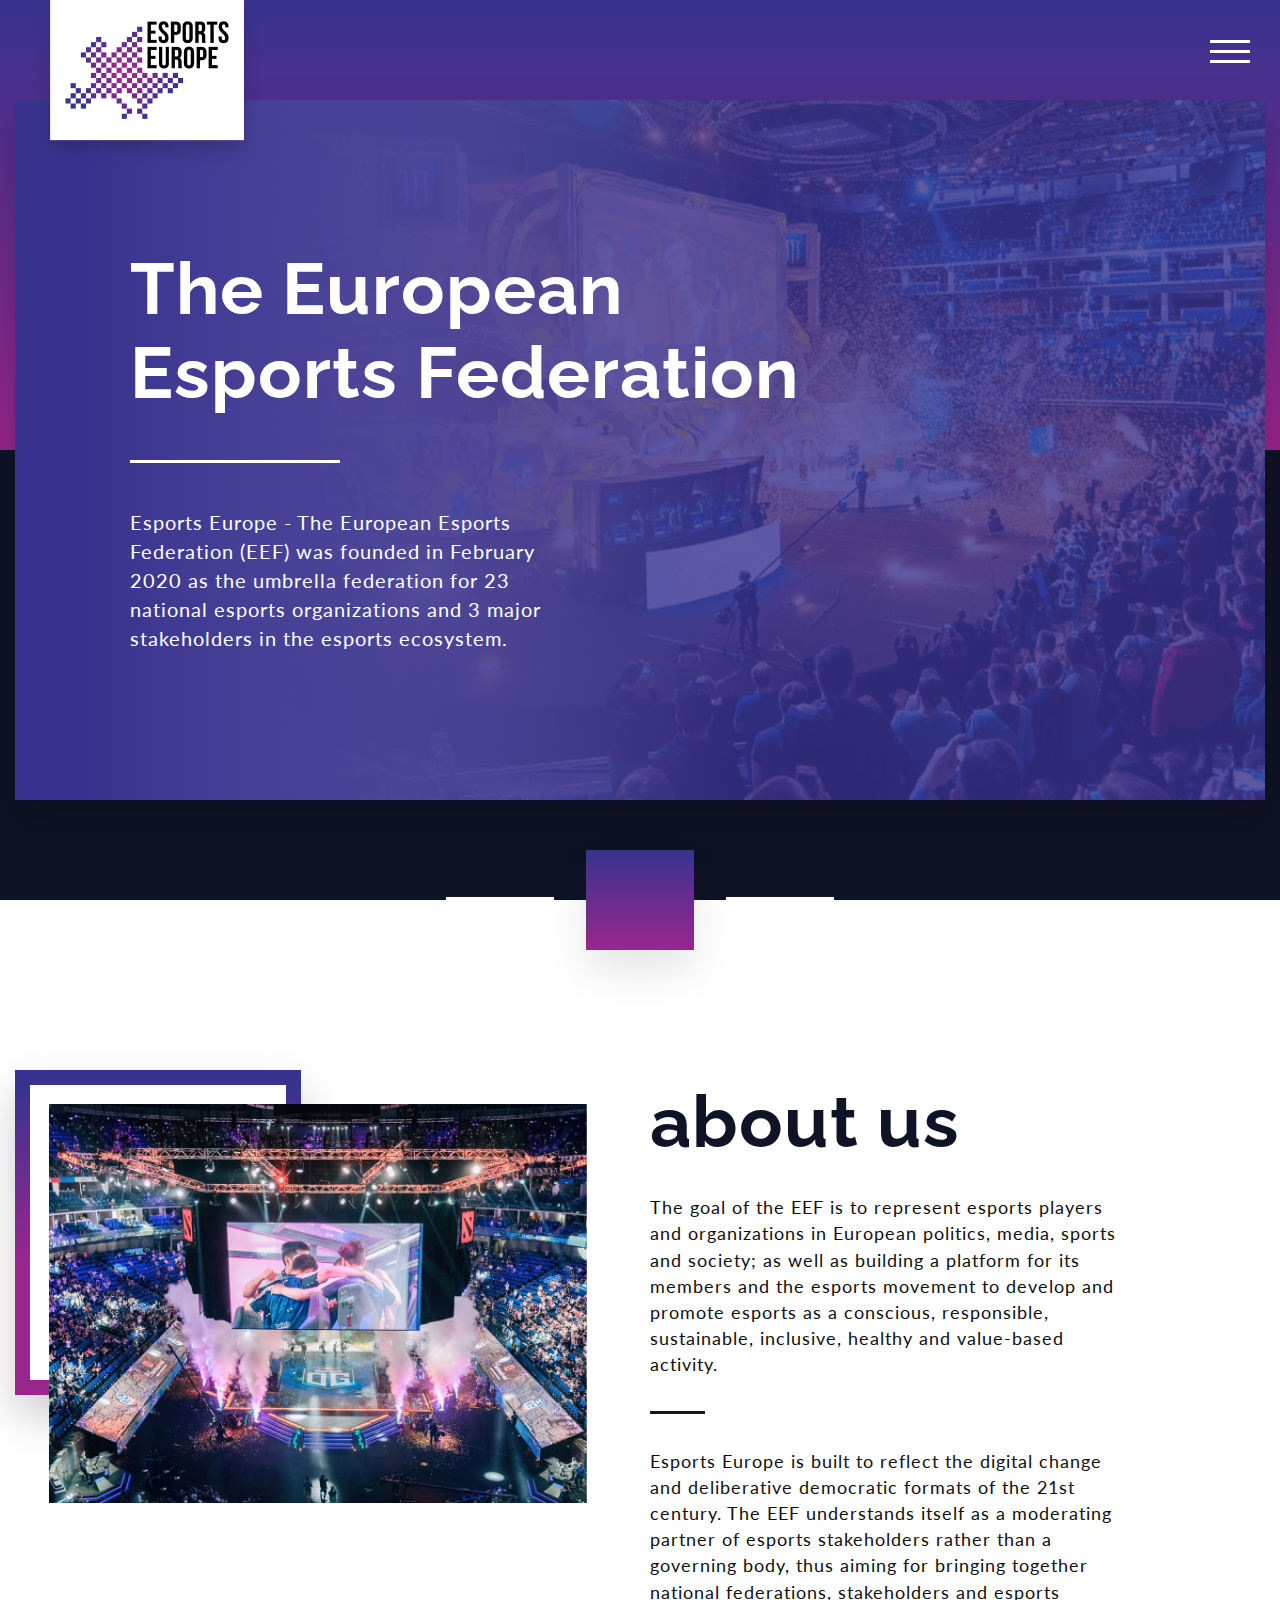
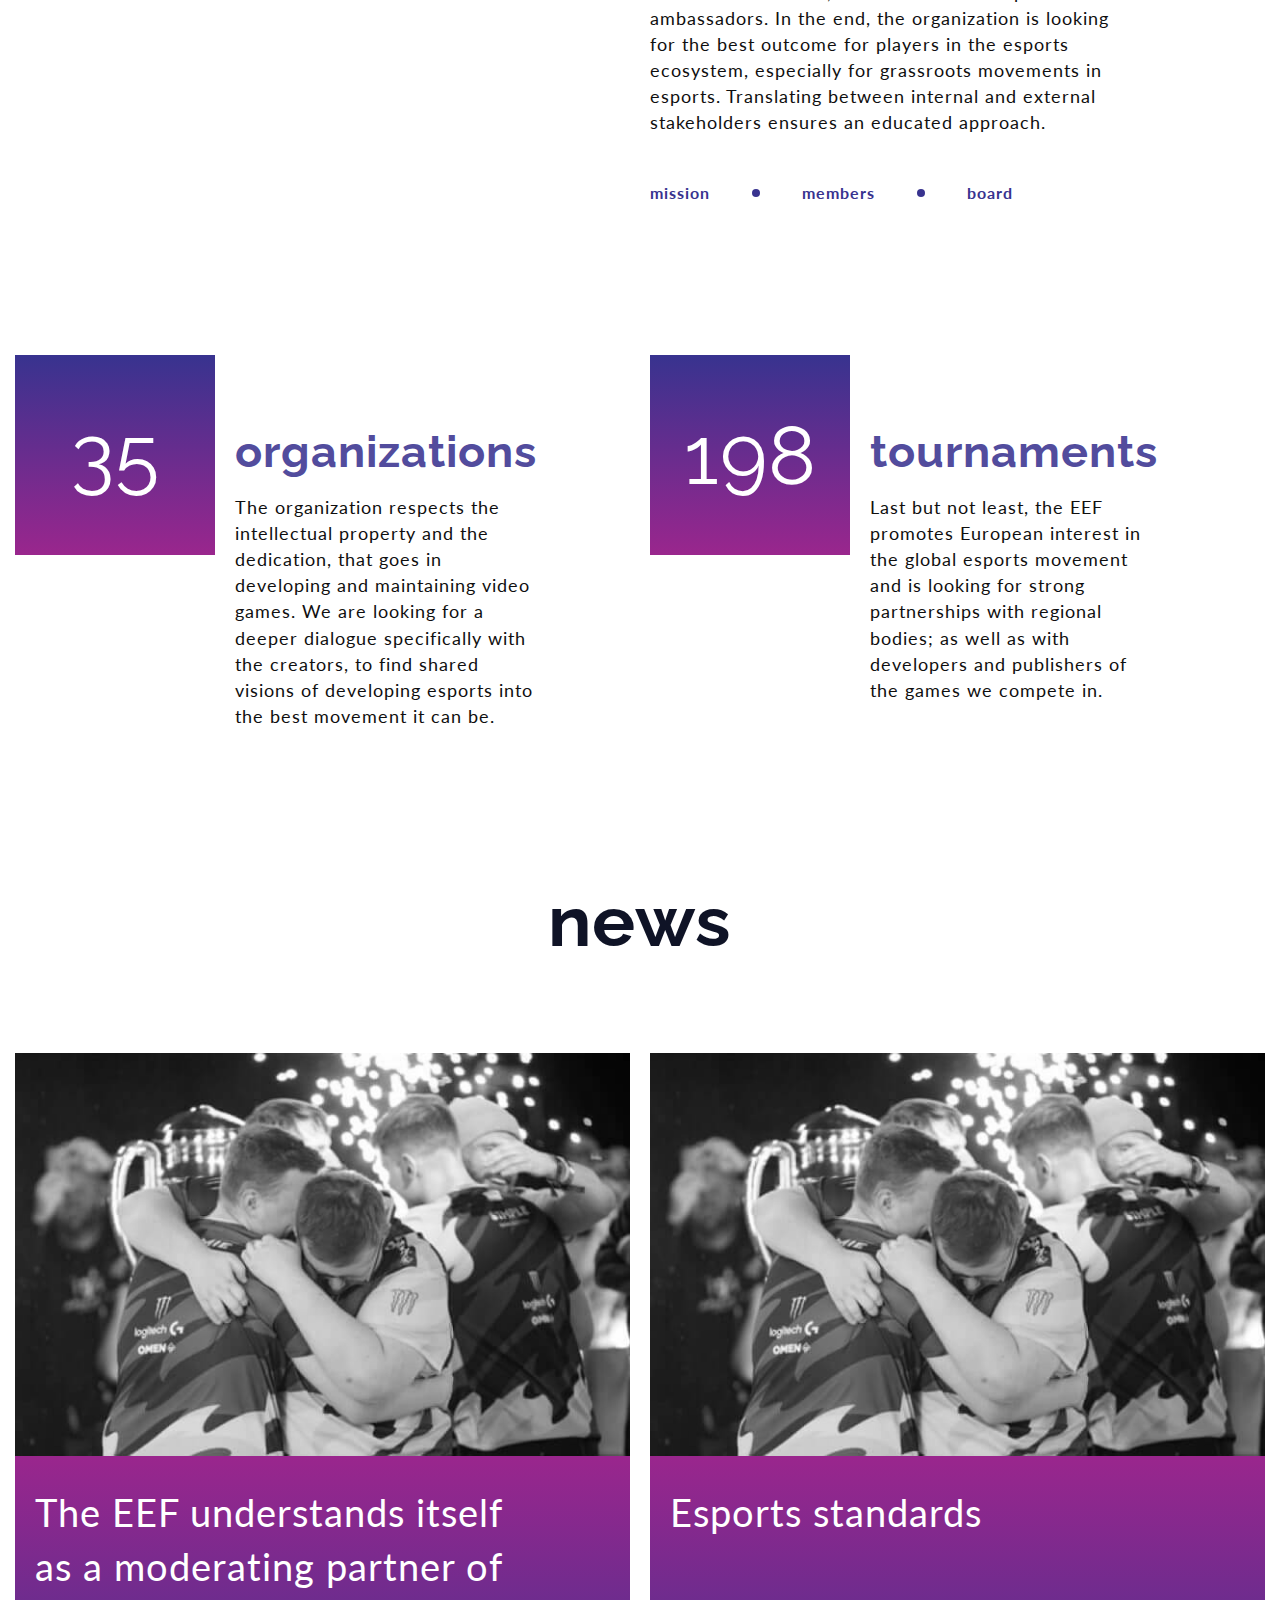
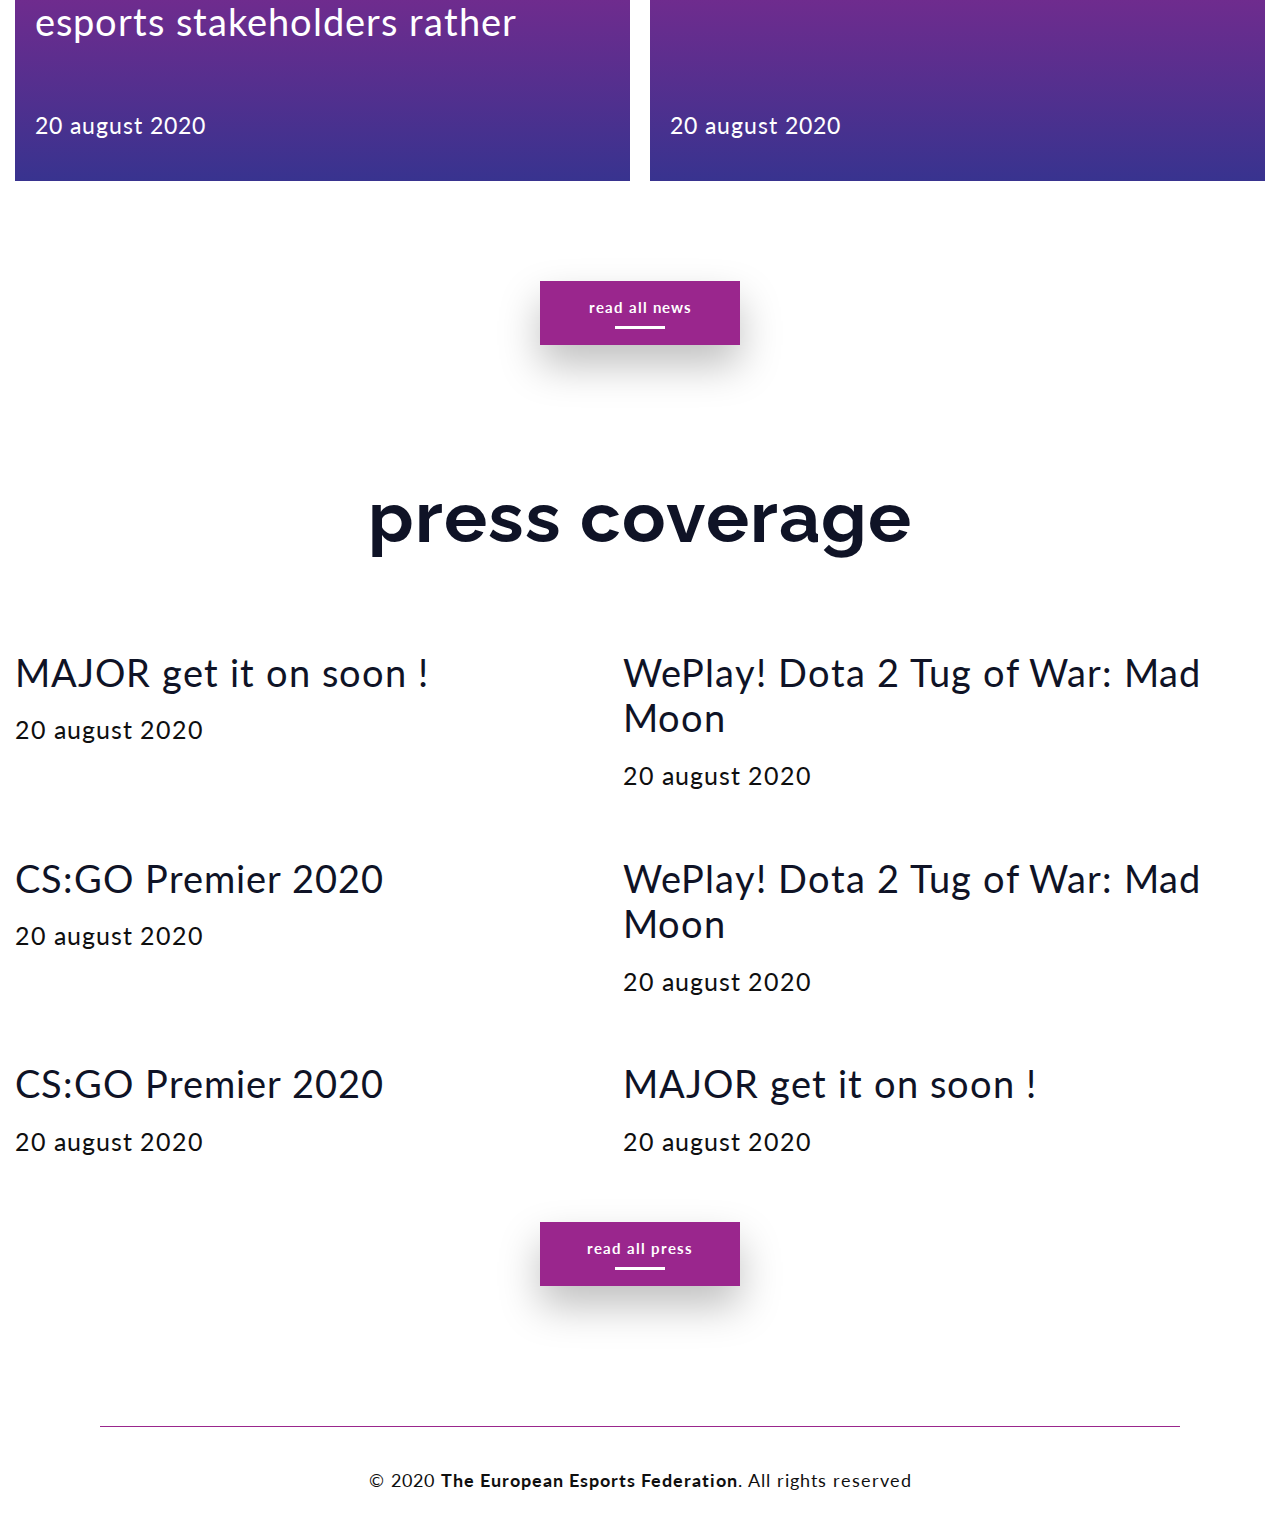
==== commit ae04be10: "organization" ====
--- a/index.html
+++ b/index.html
@@ -3,7 +3,7 @@
 <head>
     <meta charset="UTF-8">
     <meta name="viewport" content="width=device-width, initial-scale=1.0">
-    <title>Document</title>
+    <title>EEF main</title>
     <link href="https://fonts.googleapis.com/css2?family=Lato:wght@400;700&family=Raleway:wght@700&display=swap" rel="stylesheet">
     <link rel="stylesheet" href="/css/style.css">
 </head>
@@ -272,7 +272,7 @@
             <div class="copyright">© 2020 <b>The European Esports Federation</b>. All rights reserved</div>
         </footer>
     </div>
-
+    <script src="js/jquery-3.5.1.min.js"></script>
     <script src="js/test.js"></script>
 </body>
 </html>--- a/css/style.css
+++ b/css/style.css
@@ -94,6 +94,10 @@
   top: 0%;
 }
 
+body.show-menu .menu {
+  pointer-events: all;
+}
+
 body.show-menu .site-header {
   position: fixed;
   width: 100%;
@@ -108,10 +112,12 @@
 }
 
 h2 {
+  margin-bottom: 80px;
   font-family: 'Raleway', sans-serif;
   font-size: 4em;
   color: #0F1326;
   text-transform: lowercase;
+  text-align: center;
 }
 
 h3 {
@@ -128,10 +134,25 @@
   border: 0;
 }
 
+a:not([class]) {
+  color: #9A268D;
+  border-bottom: 1px solid;
+  -webkit-transition: color 0.3s;
+  transition: color 0.3s;
+}
+
+a:not([class]):hover {
+  color: #38338F;
+}
+
 .container {
   padding: 0 15px;
   margin: 0 auto;
   max-width: 1330px;
+}
+
+.container--content {
+  max-width: 890px;
 }
 
 .btn {
@@ -170,11 +191,6 @@
   padding: 60px 0;
 }
 
-.m-section h2 {
-  margin-bottom: 70px;
-  text-align: center;
-}
-
 .site-header {
   position: relative;
   max-height: 100px;
@@ -208,6 +224,20 @@
   -webkit-box-pack: justify;
       -ms-flex-pack: justify;
           justify-content: space-between;
+}
+
+.flex-center {
+  padding: 10px 15px;
+  display: -webkit-box;
+  display: -ms-flexbox;
+  display: flex;
+  -webkit-box-orient: vertical;
+  -webkit-box-direction: normal;
+      -ms-flex-direction: column;
+          flex-direction: column;
+  -webkit-box-align: center;
+      -ms-flex-align: center;
+          align-items: center;
 }
 
 /***************** ***************/
@@ -279,6 +309,58 @@
 }
 
 /***************** ***************/
+.pagination {
+  margin-bottom: 90px;
+}
+
+.pagination__list {
+  display: -webkit-box;
+  display: -ms-flexbox;
+  display: flex;
+  -webkit-box-align: center;
+      -ms-flex-align: center;
+          align-items: center;
+}
+
+.pagination__item {
+  margin-right: 20px;
+  font-size: 25px;
+}
+
+.pagination__item:last-of-type {
+  margin-right: 0;
+}
+
+.pagination__link {
+  width: 60px;
+  height: 60px;
+  display: -webkit-box;
+  display: -ms-flexbox;
+  display: flex;
+  -webkit-box-align: center;
+      -ms-flex-align: center;
+          align-items: center;
+  -webkit-box-pack: center;
+      -ms-flex-pack: center;
+          justify-content: center;
+  border: 3px solid #3A338F;
+  color: #3A338F;
+  -webkit-transition: background-color 0.3s, color 0.3s;
+  transition: background-color 0.3s, color 0.3s;
+}
+
+.pagination__link:hover {
+  background-color: #38338F;
+  color: #fff;
+}
+
+.pagination__link.current {
+  background: -webkit-gradient(linear, left top, left bottom, from(#38338F), to(#9A268D));
+  background: linear-gradient(180deg, #38338F 0%, #9A268D 100%);
+  color: #fff;
+  border: 1px solid #C4C4C4;
+}
+
 .menu-wrapper {
   position: fixed;
   top: -100%;
@@ -313,6 +395,7 @@
   max-height: 70%;
   min-height: 450px;
   width: 100%;
+  pointer-events: none;
 }
 
 .menu a {
@@ -334,6 +417,7 @@
 
 @media (max-width: 900px) {
   .menu__item {
+    position: initial;
     margin-bottom: 45px;
     font-size: 36px;
   }
@@ -356,10 +440,53 @@
 .menu__sub a {
   padding: 7px 12px;
   font-size: 0.65em;
+  border: 0;
 }
 
 .menu__sub a:hover {
   background-color: #38338F;
+}
+
+@media (max-width: 768px) {
+  .menu__sub a {
+    font-size: 0.55em;
+  }
+}
+
+@media (max-width: 768px) {
+  .menu__sub {
+    text-align: center;
+  }
+}
+
+.menu__back {
+  position: absolute;
+  left: -60px;
+  top: 5%;
+  width: 35px;
+  height: 35px;
+  background: -webkit-gradient(linear, left top, left bottom, from(#38338F), to(#9A268D));
+  background: linear-gradient(180deg, #38338F 0%, #9A268D 100%);
+  border: 0;
+  outline: 0;
+}
+
+.menu__back::after, .menu__back::before {
+  position: absolute;
+  left: 50%;
+  content: '';
+  display: block;
+  width: 1px;
+  height: 50px;
+  background-color: #fff;
+}
+
+.menu__back::before {
+  top: -60px;
+}
+
+.menu__back::after {
+  bottom: -60px;
 }
 
 .menu .submenu.show-sub {
@@ -368,11 +495,17 @@
   pointer-events: all;
 }
 
+.menu .submenu .first-link {
+  margin-bottom: 10px;
+  display: block;
+  font-size: 26px;
+  font-family: 'Raleway', sans-serif;
+}
+
 @media (max-width: 900px) {
   .menu .submenu {
     position: absolute;
     top: 100%;
-    left: 0;
     opacity: 0;
     pointer-events: none;
     -webkit-transition: top 0.3s, opacity 0.4s;
@@ -382,6 +515,7 @@
 
 @media (max-width: 900px) {
   .menu {
+    position: relative;
     max-height: 100%;
     -webkit-box-align: center;
         -ms-flex-align: center;
@@ -392,7 +526,6 @@
 .top {
   position: relative;
   padding: 85px 0;
-  margin-bottom: 110px;
   background-image: url("/images/top_bg.png");
   background-repeat: no-repeat;
   background-size: cover;
@@ -438,6 +571,7 @@
 }
 
 .promo {
+  position: relative;
   padding: 100px 0;
   background: -webkit-gradient(linear, left top, left bottom, from(#38338F), color-stop(50%, #9A268D), color-stop(50%, #0F1326), to(#0F1326));
   background: linear-gradient(180deg, #38338F 0%, #9A268D 50%, #0F1326 50%, #0F1326 100%);
@@ -458,6 +592,14 @@
           box-shadow: 0px 20px 40px rgba(0, 0, 0, 0.238253);
   color: #fff;
   font-size: 20px;
+  background-size: cover;
+}
+
+@media (max-width: 768px) {
+  .promo__wrapper {
+    font-size: 16px;
+    height: 300px;
+  }
 }
 
 .promo__title {
@@ -475,6 +617,18 @@
   background-color: #fff;
 }
 
+@media (max-width: 768px) {
+  .promo__title:after {
+    margin: 20px 0;
+  }
+}
+
+@media (max-width: 768px) {
+  .promo__title {
+    font-size: 32px;
+  }
+}
+
 .promo__text {
   padding-right: 15px;
   max-width: 440px;
@@ -483,6 +637,7 @@
 .promo__arrow {
   position: absolute;
   left: 50%;
+  bottom: 0;
   -webkit-transform: translate(-50%, 50%);
           transform: translate(-50%, 50%);
   width: 108px;
@@ -514,12 +669,20 @@
   right: -130%;
 }
 
+@media (max-width: 768px) {
+  .promo__arrow {
+    width: 32px;
+    height: 32px;
+  }
+}
+
 .main-about {
   padding: 170px 0 60px;
 }
 
 .main-about__title {
   margin-bottom: 20px;
+  text-align: left;
 }
 
 .main-about__text {
@@ -605,6 +768,14 @@
   background: linear-gradient(180deg, #38338F 0%, #9A268D 100%);
 }
 
+@media (max-width: 1024px) {
+  .main-numbers__num {
+    width: 125px;
+    height: 125px;
+    font-size: 56px;
+  }
+}
+
 .main-numbers__description {
   margin-top: 12%;
   -ms-flex-preferred-size: 46%;
@@ -615,6 +786,19 @@
   margin-bottom: 20px;
   color: #524C9D;
   line-height: 1;
+}
+
+.inner-page {
+  padding: 110px 0 40px;
+}
+
+.inner-page h1 {
+  margin-bottom: 45px;
+}
+
+.inner-page .img {
+  margin-bottom: 90px;
+  width: 98%;
 }
 
 .news:last-of-type {
@@ -659,7 +843,7 @@
 }
 
 .news__description {
-  padding: 30px 72px 38px 30px;
+  padding: 30px 82px 38px 20px;
   min-height: 325px;
   height: 100%;
   display: -webkit-box;
@@ -673,6 +857,18 @@
   background: linear-gradient(180deg, #9A268D 0%, #38338F 100%);
 }
 
+@media (max-width: 1024px) {
+  .news__description {
+    padding: 20px 14px 38px 14px;
+  }
+}
+
+@media (max-width: 768px) {
+  .news__description {
+    min-height: auto;
+  }
+}
+
 .news__title {
   font-family: 'Lato', sans-serif;
   font-weight: normal;
@@ -680,9 +876,30 @@
   text-transform: none;
 }
 
+@media (max-width: 1024px) {
+  .news__title {
+    font-size: 1.7em;
+    line-height: 40px;
+  }
+}
+
+@media (max-width: 768px) {
+  .news__title {
+    margin-bottom: 20px;
+    font-size: 26px;
+    line-height: 32px;
+  }
+}
+
 .news__date {
   margin-top: auto;
   font-size: 1.3em;
+}
+
+@media (max-width: 768px) {
+  .news__date {
+    font-size: 18px;
+  }
 }
 
 .press {
@@ -718,9 +935,178 @@
   font-size: 0.65em;
 }
 
+.preview {
+  margin-bottom: 60px;
+}
+
+.preview__item {
+  margin-bottom: 40px;
+  display: -webkit-box;
+  display: -ms-flexbox;
+  display: flex;
+  max-width: 860px;
+}
+
+.preview__item .wrap {
+  display: -webkit-box;
+  display: -ms-flexbox;
+  display: flex;
+  -webkit-box-pack: justify;
+      -ms-flex-pack: justify;
+          justify-content: space-between;
+}
+
+@media (max-width: 768px) {
+  .preview__item .wrap {
+    -webkit-box-orient: vertical;
+    -webkit-box-direction: normal;
+        -ms-flex-direction: column;
+            flex-direction: column;
+  }
+}
+
+@media (min-width: 769px) {
+  .preview__item:last-of-type {
+    margin-bottom: 0;
+  }
+}
+
+.preview__item:hover .preview__img {
+  -webkit-filter: grayscale(0);
+          filter: grayscale(0);
+}
+
+@media (max-width: 768px) {
+  .preview__item {
+    margin-right: 20px;
+    margin-bottom: 60px;
+    width: 48%;
+    -webkit-box-orient: vertical;
+    -webkit-box-direction: normal;
+        -ms-flex-direction: column;
+            flex-direction: column;
+    font-size: 16px;
+  }
+  .preview__item:nth-child(2n) {
+    margin-right: 0;
+  }
+}
+
+.preview__img {
+  margin-right: 20px;
+  -ms-flex-preferred-size: 61%;
+      flex-basis: 61%;
+  max-width: 310px;
+  -webkit-filter: grayscale(1);
+          filter: grayscale(1);
+  -webkit-transition: -webkit-filter 0.3s;
+  transition: -webkit-filter 0.3s;
+  transition: filter 0.3s;
+  transition: filter 0.3s, -webkit-filter 0.3s;
+}
+
+@media (max-width: 768px) {
+  .preview__img {
+    margin-right: 0;
+    -ms-flex-preferred-size: auto;
+        flex-basis: auto;
+  }
+}
+
+.preview__right {
+  width: 100%;
+}
+
+@media (max-width: 768px) {
+  .preview__right {
+    padding: 10px;
+    height: 100%;
+    display: -webkit-box;
+    display: -ms-flexbox;
+    display: flex;
+    -webkit-box-orient: vertical;
+    -webkit-box-direction: normal;
+        -ms-flex-direction: column;
+            flex-direction: column;
+  }
+}
+
+.preview__title {
+  height: 140px;
+  font-family: 'Lato', sans-serif;
+  font-weight: normal;
+  font-size: 38px;
+  text-transform: none;
+}
+
+@media (max-width: 768px) {
+  .preview__title {
+    margin-bottom: 10px;
+    height: auto;
+    font-size: 32px;
+    line-height: 42px;
+  }
+}
+
+@media (max-width: 768px) {
+  .preview__location {
+    margin-top: auto;
+  }
+}
+
+.preview__date {
+  font-size: 25px;
+}
+
+@media (max-width: 768px) {
+  .preview__date {
+    margin-bottom: 28px;
+    font-size: 18px;
+  }
+}
+
+.preview__link {
+  font-size: 15px;
+  font-weight: bold;
+  color: #9A268D;
+  text-align: center;
+  -webkit-transition: color 0.3s;
+  transition: color 0.3s;
+}
+
+.preview__link::after {
+  content: '';
+  display: block;
+  margin: 6px auto 0;
+  width: 50px;
+  height: 3px;
+  background-color: #9A268D;
+  -webkit-transition: background-color 0.3s;
+  transition: background-color 0.3s;
+}
+
+.preview__link:hover {
+  color: #38338F;
+}
+
+.preview__link:hover::after {
+  background-color: #38338F;
+}
+
+@media (max-width: 768px) {
+  .preview {
+    display: -webkit-box;
+    display: -ms-flexbox;
+    display: flex;
+    -ms-flex-wrap: wrap;
+        flex-wrap: wrap;
+    max-width: 640px;
+  }
+}
+
 .site-footer {
   padding: 40px 0;
-  margin: auto;
+  margin: 80px auto 0;
   max-width: 1080px;
   border-top: 1px solid #9A268D;
   text-align: center;
@@ -748,6 +1134,8 @@
   width: 50%;
   height: 75%;
   z-index: 1;
+  -webkit-box-shadow: 0px 20px 40px rgba(0, 0, 0, 0.2);
+          box-shadow: 0px 20px 40px rgba(0, 0, 0, 0.2);
 }
 
 .img--down_right img {
@@ -757,6 +1145,198 @@
 .img--down_right::before {
   bottom: 0;
   right: 0;
+}
+
+.signup {
+  padding: 44px 110px;
+  width: 100%;
+  display: -webkit-box;
+  display: -ms-flexbox;
+  display: flex;
+  -ms-flex-wrap: wrap;
+      flex-wrap: wrap;
+  -webkit-box-align: center;
+      -ms-flex-align: center;
+          align-items: center;
+  background: -webkit-gradient(linear, left top, right top, color-stop(5%, #39338F), color-stop(50%, rgba(57, 50, 143, 0.8))), url("/images/signup_bg.png");
+  background: linear-gradient(90deg, #39338F 5%, rgba(57, 50, 143, 0.8) 50%), url("/images/signup_bg.png");
+  background-repeat: no-repeat;
+  border-radius: 5px;
+  -webkit-box-shadow: 0px 20px 40px rgba(0, 0, 0, 0.2);
+          box-shadow: 0px 20px 40px rgba(0, 0, 0, 0.2);
+}
+
+.signup__title {
+  font-size: 72px;
+  line-height: 1.18;
+  font-family: 'Raleway', sans-serif;
+  color: #fff;
+  -webkit-box-flex: 1;
+      -ms-flex: 1;
+          flex: 1;
+}
+
+@media (max-width: 1024px) {
+  .signup__title {
+    font-size: 55px;
+  }
+}
+
+@media (max-width: 768px) {
+  .signup__title {
+    font-size: 49px;
+    margin-bottom: 45px;
+  }
+}
+
+.signup__form {
+  display: -webkit-box;
+  display: -ms-flexbox;
+  display: flex;
+  -webkit-box-flex: 1;
+      -ms-flex: 1;
+          flex: 1;
+}
+
+@media (max-width: 430px) {
+  .signup__form {
+    -ms-flex-wrap: wrap;
+        flex-wrap: wrap;
+  }
+}
+
+.signup__btn {
+  width: 200px;
+  background: -webkit-gradient(linear, left top, left bottom, from(#38338F), to(#9A268D));
+  background: linear-gradient(180deg, #38338F 0%, #9A268D 100%);
+  font-weight: 700;
+  font-size: 15px;
+  color: #fff;
+  text-align: center;
+  border: 0;
+  outline: 0;
+  cursor: pointer;
+}
+
+.signup__btn:hover {
+  background: #38338F;
+}
+
+@media (max-width: 768px) {
+  .signup__btn {
+    width: 115px;
+  }
+}
+
+@media (max-width: 430px) {
+  .signup__btn {
+    margin: auto;
+    height: 43px;
+  }
+}
+
+.signup__input {
+  width: 100%;
+  max-width: 330px;
+  padding: 9px 26px;
+  font-size: 15px;
+  color: #0F1326;
+}
+
+.signup__input::-webkit-input-placeholder {
+  color: #C4C4C4;
+}
+
+.signup__input:-ms-input-placeholder {
+  color: #C4C4C4;
+}
+
+.signup__input::-ms-input-placeholder {
+  color: #C4C4C4;
+}
+
+.signup__input::placeholder {
+  color: #C4C4C4;
+}
+
+@media (max-width: 768px) {
+  .signup__input {
+    max-width: 220px;
+  }
+}
+
+@media (max-width: 430px) {
+  .signup__input {
+    margin-bottom: 40px;
+    max-width: 100%;
+  }
+}
+
+@media (max-width: 1024px) {
+  .signup {
+    padding: 44px 26px;
+  }
+}
+
+@media (max-width: 768px) {
+  .signup {
+    -webkit-box-orient: vertical;
+    -webkit-box-direction: normal;
+        -ms-flex-direction: column;
+            flex-direction: column;
+    text-align: center;
+  }
+}
+
+.organization__item:hover .organization__img img {
+  -webkit-filter: brightness(1);
+          filter: brightness(1);
+}
+
+.organization__img {
+  max-width: 310px;
+  border: 1px solid #C4C4C4;
+}
+
+.organization__img img {
+  -webkit-filter: brightness(0);
+          filter: brightness(0);
+  -webkit-transition: -webkit-filter 0.3s;
+  transition: -webkit-filter 0.3s;
+  transition: filter 0.3s;
+  transition: filter 0.3s, -webkit-filter 0.3s;
+}
+
+.organization__title {
+  margin-bottom: 10px;
+  font-size: 38px;
+  line-height: 1.2;
+}
+
+.organization__nation {
+  margin-bottom: 13px;
+  display: -webkit-box;
+  display: -ms-flexbox;
+  display: flex;
+  -webkit-box-align: center;
+      -ms-flex-align: center;
+          align-items: center;
+  font-size: 25px;
+  line-height: 1;
+}
+
+.organization__nation img {
+  margin-left: 7px;
+}
+
+.organization__link {
+  color: #9A268D;
+  -webkit-transition: color 0.3s;
+  transition: color 0.3s;
+}
+
+.organization__link:hover {
+  color: #38338F;
 }
 
 .row {
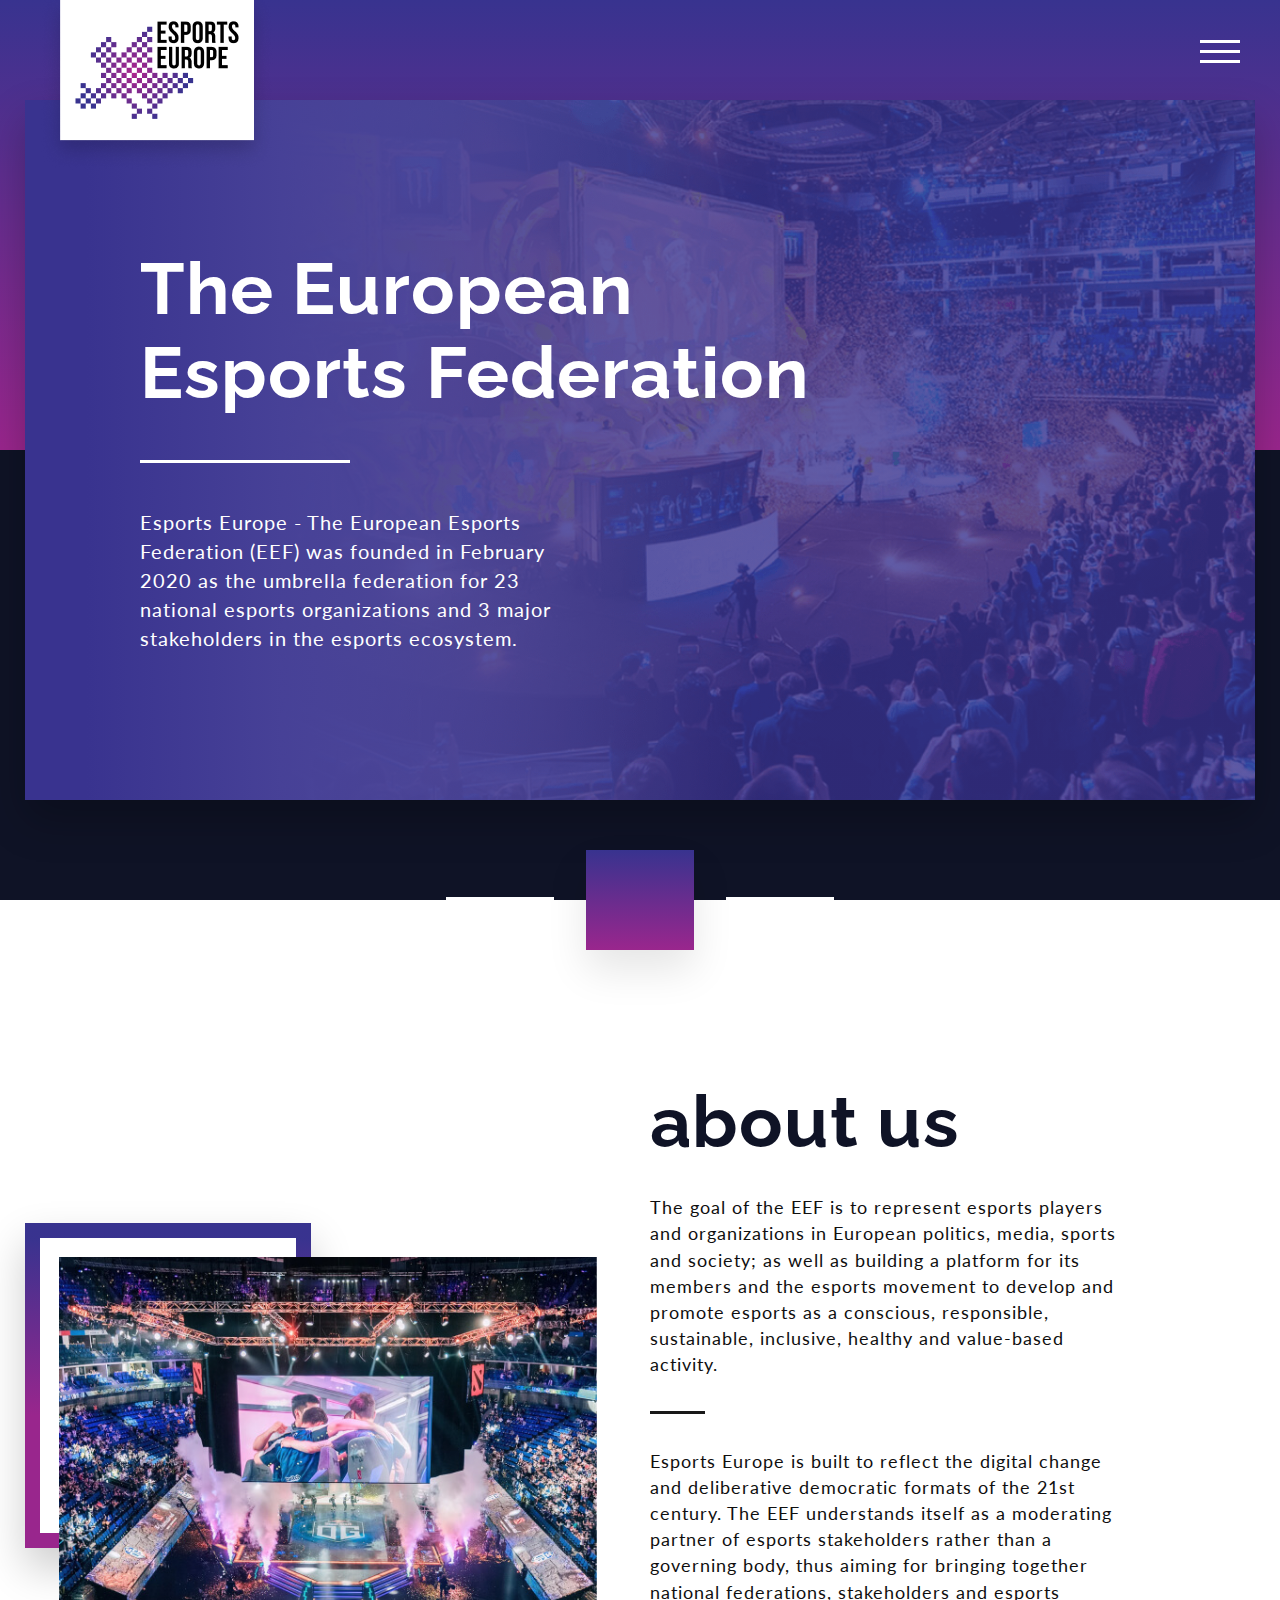
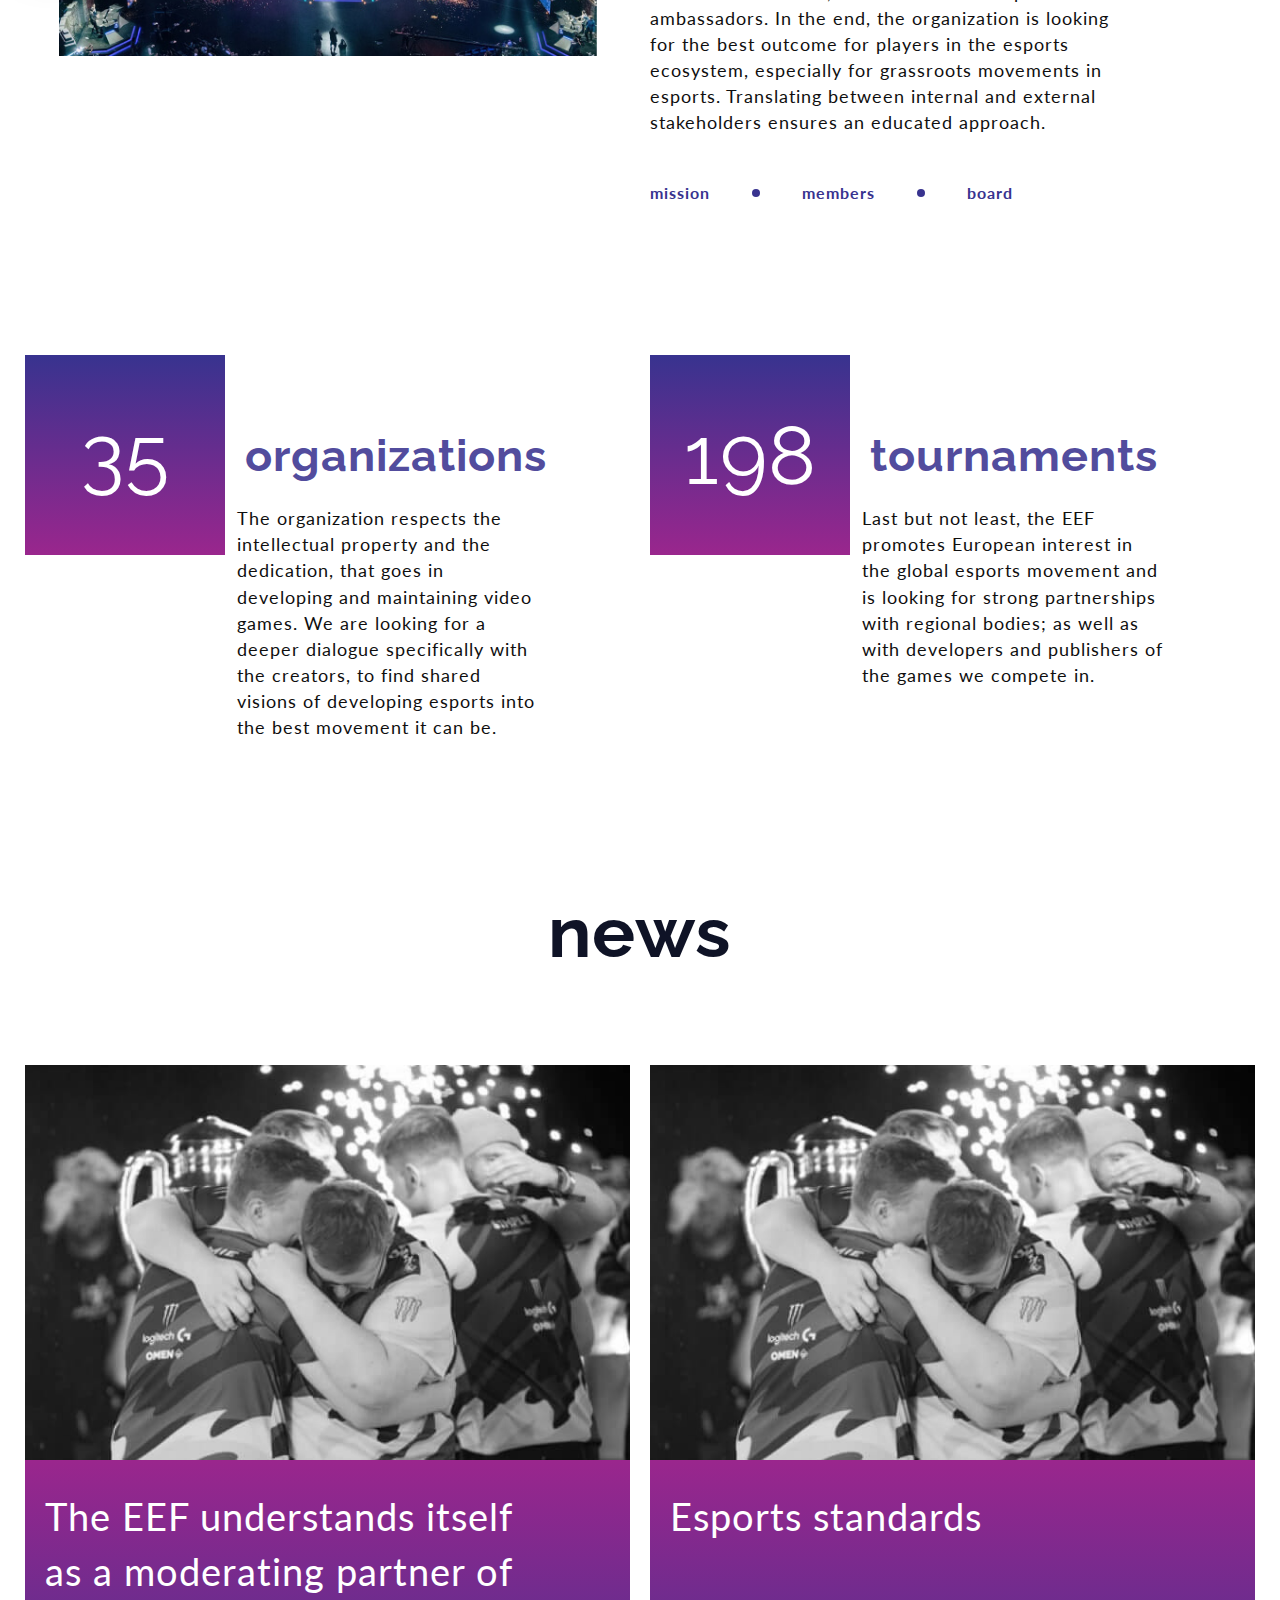
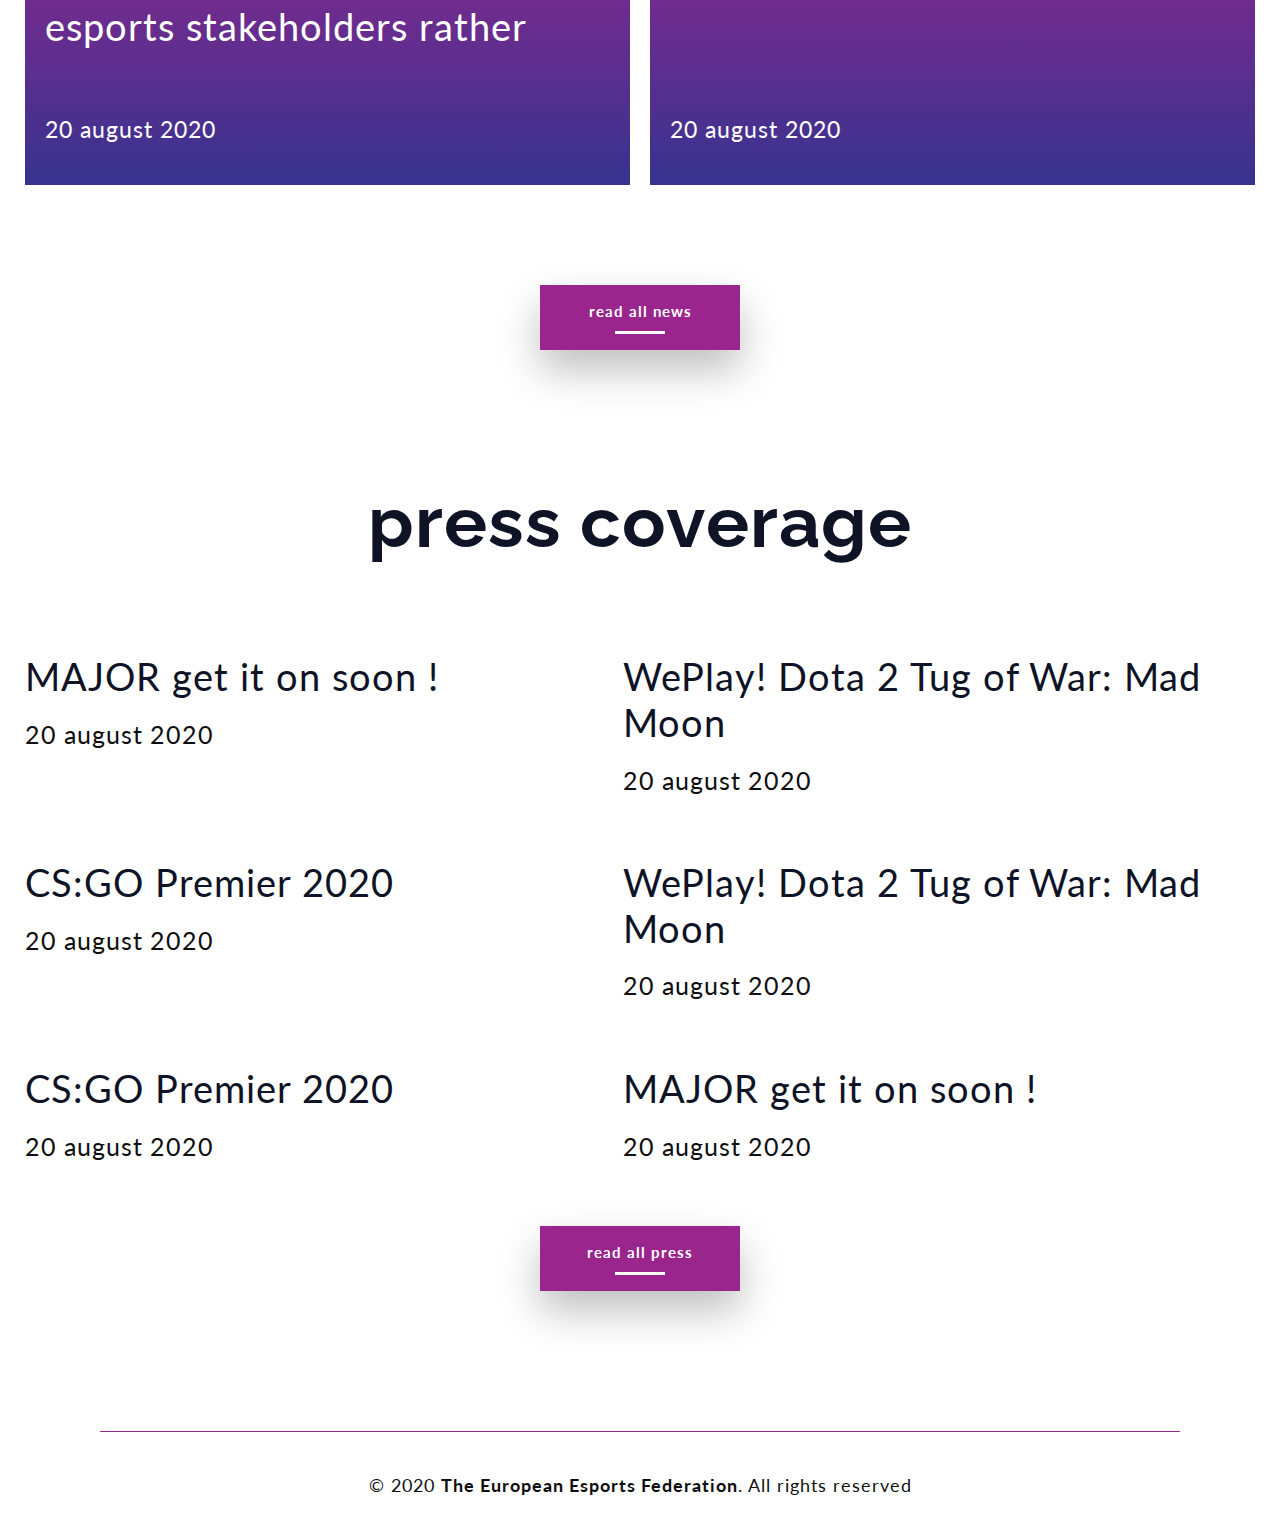
==== commit e90c6fbf: "fix main adaptive and page resources" ====
--- a/index.html
+++ b/index.html
@@ -172,17 +172,21 @@
             <div class="container">
                 <div class="row row--2">
                     <div class="col main-numbers__item">
-                        <div class="main-numbers__num">35</div>
-                        <div class="main-numbers__description">
+                        <header class="main-numbers__header">
+                            <div class="main-numbers__num">35</div>
                             <h3>organizations</h3>
+                        </header>                        
+                        <div class="main-numbers__description">                            
                             <p>The organization respects the intellectual property and the dedication, that goes in developing and maintaining video games. We are looking for a deeper dialogue specifically with the creators, to find shared visions of developing esports into the best movement it can be. 
                             </p>
                         </div>
                     </div>
                     <div class="col main-numbers__item">
-                        <div class="main-numbers__num">198</div>
-                        <div class="main-numbers__description">
+                        <header class="main-numbers__header">
+                            <div class="main-numbers__num">198</div>
                             <h3>tournaments</h3>
+                        </header>                        
+                        <div class="main-numbers__description">                            
                             <p>Last but not least, the EEF promotes European interest in the global esports movement and is looking for strong partnerships with regional bodies; as well as with developers and publishers of the games we compete in. </p>
                         </div>
                     </div>
--- a/css/style.css
+++ b/css/style.css
@@ -120,6 +120,15 @@
   text-align: center;
 }
 
+@media (max-width: 768px) {
+  h2 {
+    margin-bottom: 25px;
+    margin-left: 20px;
+    text-align: left;
+    font-size: 32px;
+  }
+}
+
 h3 {
   font-family: 'Raleway', sans-serif;
   font-size: 2.5em;
@@ -146,13 +155,20 @@
 }
 
 .container {
-  padding: 0 15px;
+  padding: 0 25px;
   margin: 0 auto;
-  max-width: 1330px;
+  max-width: 1350px;
 }
 
 .container--content {
   max-width: 890px;
+}
+
+@media (max-width: 768px) {
+  .container {
+    padding: 0 60px;
+    max-width: 780px;
+  }
 }
 
 .btn {
@@ -191,6 +207,12 @@
   padding: 60px 0;
 }
 
+@media (max-width: 768px) {
+  .m-section {
+    padding: 30px 0;
+  }
+}
+
 .site-header {
   position: relative;
   max-height: 100px;
@@ -203,6 +225,12 @@
   position: absolute;
   width: 100%;
   background: transparent;
+}
+
+@media (max-width: 768px) {
+  .site-header {
+    max-height: 70px;
+  }
 }
 
 .logo {
@@ -274,6 +302,12 @@
           transform: rotate(45deg);
 }
 
+@media (max-width: 768px) {
+  .menu-btn {
+    margin-top: 14px;
+  }
+}
+
 .burger, .burger::after, .burger::before {
   position: absolute;
   left: 0;
@@ -549,6 +583,18 @@
   z-index: 2;
 }
 
+@media (max-width: 768px) {
+  .top__wrapper h1 {
+    font-size: 32px;
+  }
+}
+
+@media (max-width: 768px) {
+  .top {
+    padding: 49px 0;
+  }
+}
+
 .breadcrumbs {
   position: absolute;
   right: 6%;
@@ -560,6 +606,7 @@
       -ms-flex-align: center;
           align-items: center;
   font-size: 25px;
+  text-transform: lowercase;
 }
 
 .breadcrumbs__item {
@@ -568,6 +615,18 @@
 
 .breadcrumbs__link {
   color: #fff;
+}
+
+@media (max-width: 768px) {
+  .breadcrumbs__link {
+    font-size: 16px;
+  }
+}
+
+@media (max-width: 768px) {
+  .breadcrumbs {
+    top: 100%;
+  }
 }
 
 .promo {
@@ -676,13 +735,31 @@
   }
 }
 
+@media (max-width: 768px) {
+  .promo {
+    padding: 80px 0;
+  }
+}
+
 .main-about {
   padding: 170px 0 60px;
+}
+
+.main-about .row {
+  -webkit-box-align: center;
+      -ms-flex-align: center;
+          align-items: center;
 }
 
 .main-about__title {
   margin-bottom: 20px;
   text-align: left;
+}
+
+@media (max-width: 768px) {
+  .main-about__title {
+    font-size: 32px;
+  }
 }
 
 .main-about__text {
@@ -742,10 +819,40 @@
   background-color: #38338F;
 }
 
+@media (max-width: 768px) {
+  .main-about {
+    padding: 80px 0 60px;
+  }
+}
+
 .main-numbers__item {
   display: -webkit-box;
   display: -ms-flexbox;
   display: flex;
+  -webkit-box-orient: vertical;
+  -webkit-box-direction: normal;
+      -ms-flex-direction: column;
+          flex-direction: column;
+}
+
+.main-numbers__header {
+  display: -webkit-box;
+  display: -ms-flexbox;
+  display: flex;
+  -webkit-box-align: center;
+      -ms-flex-align: center;
+          align-items: center;
+}
+
+.main-numbers__header h3 {
+  color: #524C9D;
+  line-height: 1;
+}
+
+@media (max-width: 768px) {
+  .main-numbers__header h3 {
+    font-size: 26px;
+  }
 }
 
 .main-numbers__num {
@@ -776,16 +883,31 @@
   }
 }
 
+@media (max-width: 768px) {
+  .main-numbers__num {
+    width: 80px;
+    height: 80px;
+    font-size: 32px;
+  }
+}
+
 .main-numbers__description {
-  margin-top: 12%;
-  -ms-flex-preferred-size: 46%;
-      flex-basis: 46%;
-}
-
-.main-numbers__description h3 {
-  margin-bottom: 20px;
-  color: #524C9D;
-  line-height: 1;
+  margin-top: -50px;
+  margin-left: 35%;
+  width: 305px;
+}
+
+@media (max-width: 1024px) {
+  .main-numbers__description {
+    margin-top: 0;
+  }
+}
+
+@media (max-width: 768px) {
+  .main-numbers__description {
+    margin-top: 15px;
+    margin-left: 0;
+  }
 }
 
 .inner-page {
@@ -801,8 +923,20 @@
   width: 98%;
 }
 
+@media (max-width: 768px) {
+  .inner-page {
+    padding: 60px 0 30px;
+  }
+}
+
 .news:last-of-type {
   margin-bottom: 80px;
+}
+
+@media (max-width: 768px) {
+  .news:last-of-type {
+    margin-bottom: 50px;
+  }
 }
 
 .news__img {
@@ -919,12 +1053,24 @@
   line-height: 1.2;
 }
 
+@media (max-width: 768px) {
+  .press__item {
+    width: 45%;
+  }
+}
+
 .press__link {
   margin-bottom: 20px;
   display: block;
   color: #0F1326;
   -webkit-transition: color 0.3s;
   transition: color 0.3s;
+}
+
+@media (max-width: 768px) {
+  .press__link {
+    font-size: 22px;
+  }
 }
 
 .press__link:hover {
@@ -1289,18 +1435,25 @@
 }
 
 .organization__item:hover .organization__img img {
-  -webkit-filter: brightness(1);
-          filter: brightness(1);
+  -webkit-filter: grayscale(0);
+          filter: grayscale(0);
 }
 
 .organization__img {
   max-width: 310px;
+  min-height: 225px;
+  display: -webkit-box;
+  display: -ms-flexbox;
+  display: flex;
+  -webkit-box-align: center;
+      -ms-flex-align: center;
+          align-items: center;
   border: 1px solid #C4C4C4;
 }
 
 .organization__img img {
-  -webkit-filter: brightness(0);
-          filter: brightness(0);
+  -webkit-filter: grayscale(1);
+          filter: grayscale(1);
   -webkit-transition: -webkit-filter 0.3s;
   transition: -webkit-filter 0.3s;
   transition: filter 0.3s;
@@ -1311,6 +1464,12 @@
   margin-bottom: 10px;
   font-size: 38px;
   line-height: 1.2;
+}
+
+@media (max-width: 768px) {
+  .organization__title {
+    padding-right: 50px;
+  }
 }
 
 .organization__nation {
@@ -1339,6 +1498,47 @@
   color: #38338F;
 }
 
+.gallery {
+  margin-bottom: 25px;
+}
+
+.gallery__item {
+  position: relative;
+}
+
+.gallery__item.col {
+  margin-bottom: 80px;
+}
+
+.gallery__link {
+  position: absolute;
+  left: 50%;
+  -webkit-transform: translateX(-50%);
+          transform: translateX(-50%);
+  bottom: -35px;
+  z-index: 9;
+}
+
+.gallery__img {
+  display: block;
+  width: 100%;
+  overflow: hidden;
+}
+
+.gallery__img img {
+  width: 100%;
+  height: 100%;
+  -webkit-transition: -webkit-transform 0.3s;
+  transition: -webkit-transform 0.3s;
+  transition: transform 0.3s;
+  transition: transform 0.3s, -webkit-transform 0.3s;
+}
+
+.gallery__img:hover img {
+  -webkit-transform: scale(1.05);
+          transform: scale(1.05);
+}
+
 .row {
   display: -webkit-box;
   display: -ms-flexbox;
@@ -1358,8 +1558,26 @@
   width: 33.33%;
 }
 
+@media (max-width: 768px) {
+  .row--3 > .col {
+    width: 50%;
+  }
+}
+
 .row--4 > .col {
   width: 25%;
+}
+
+@media (max-width: 1024px) {
+  .row--4 > .col {
+    width: 33.33%;
+  }
+}
+
+@media (max-width: 768px) {
+  .row--4 > .col {
+    width: 50%;
+  }
 }
 
 .row--6 > .col {
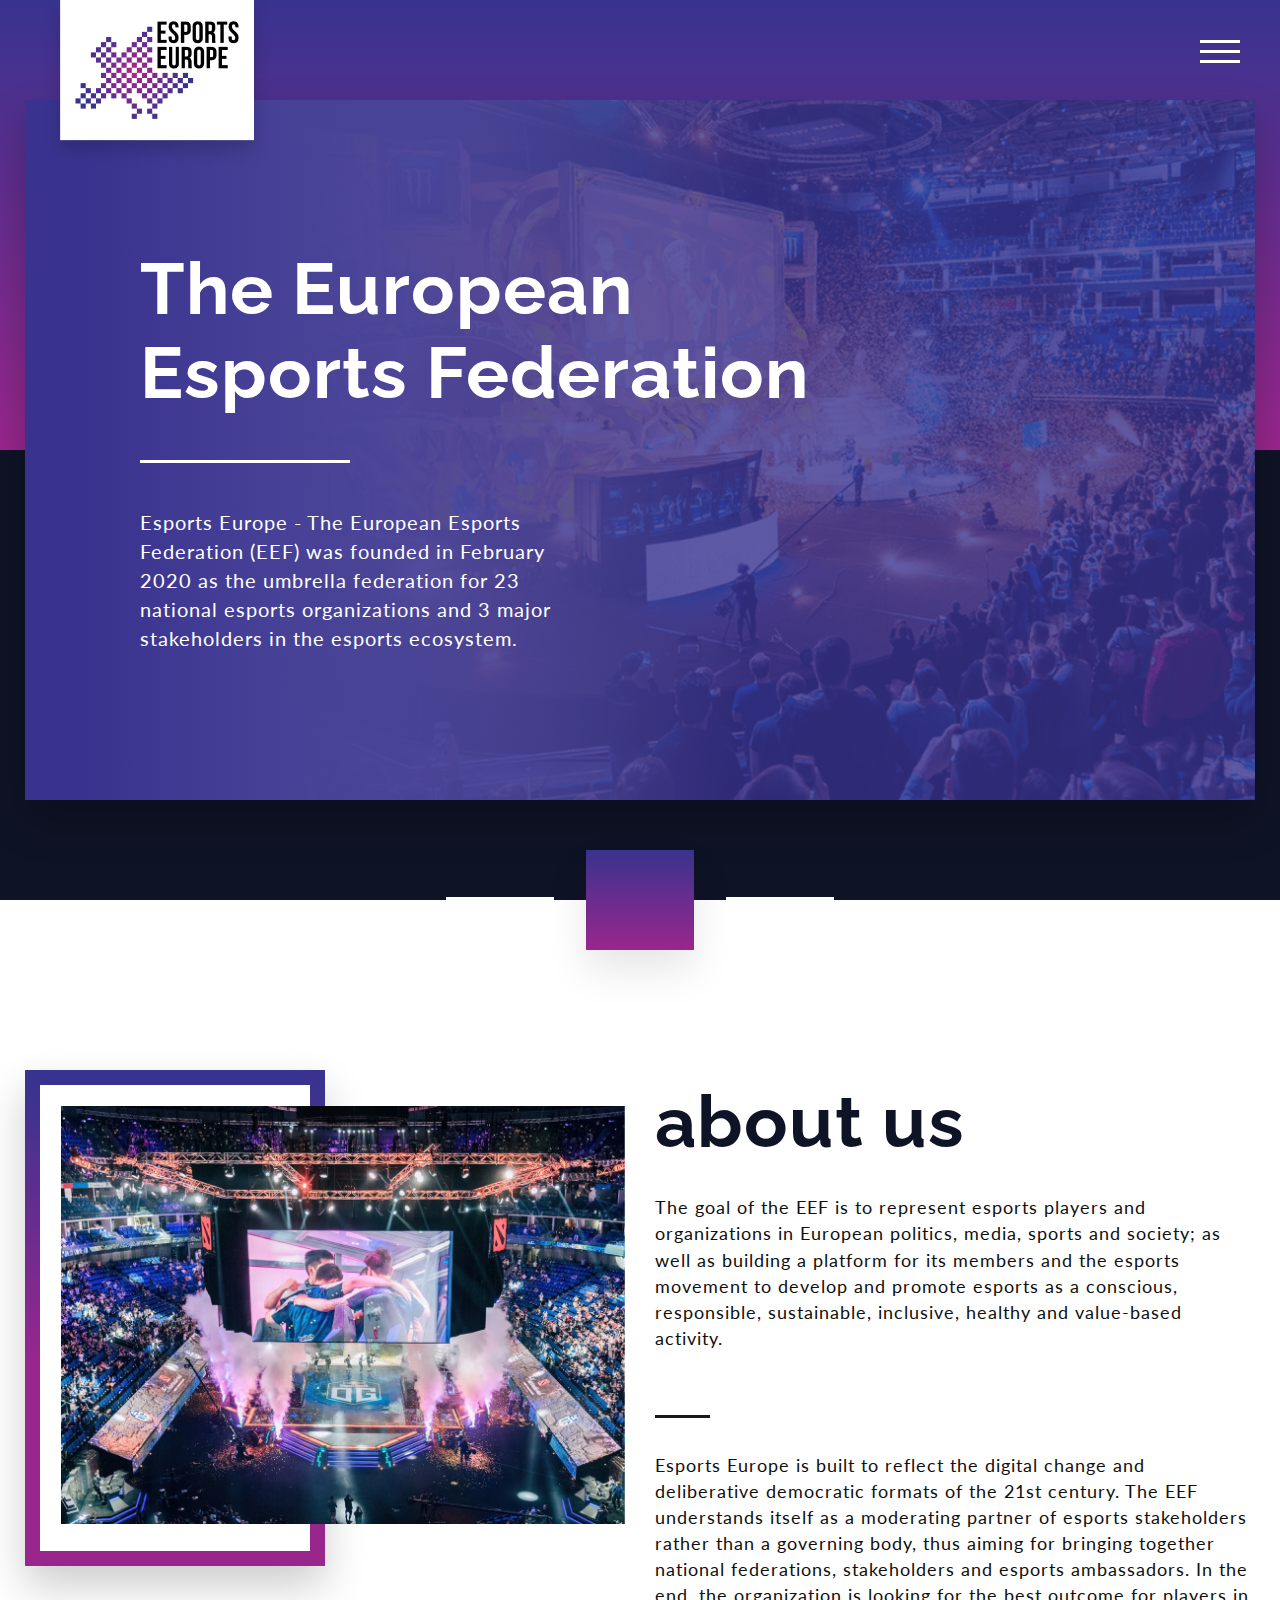
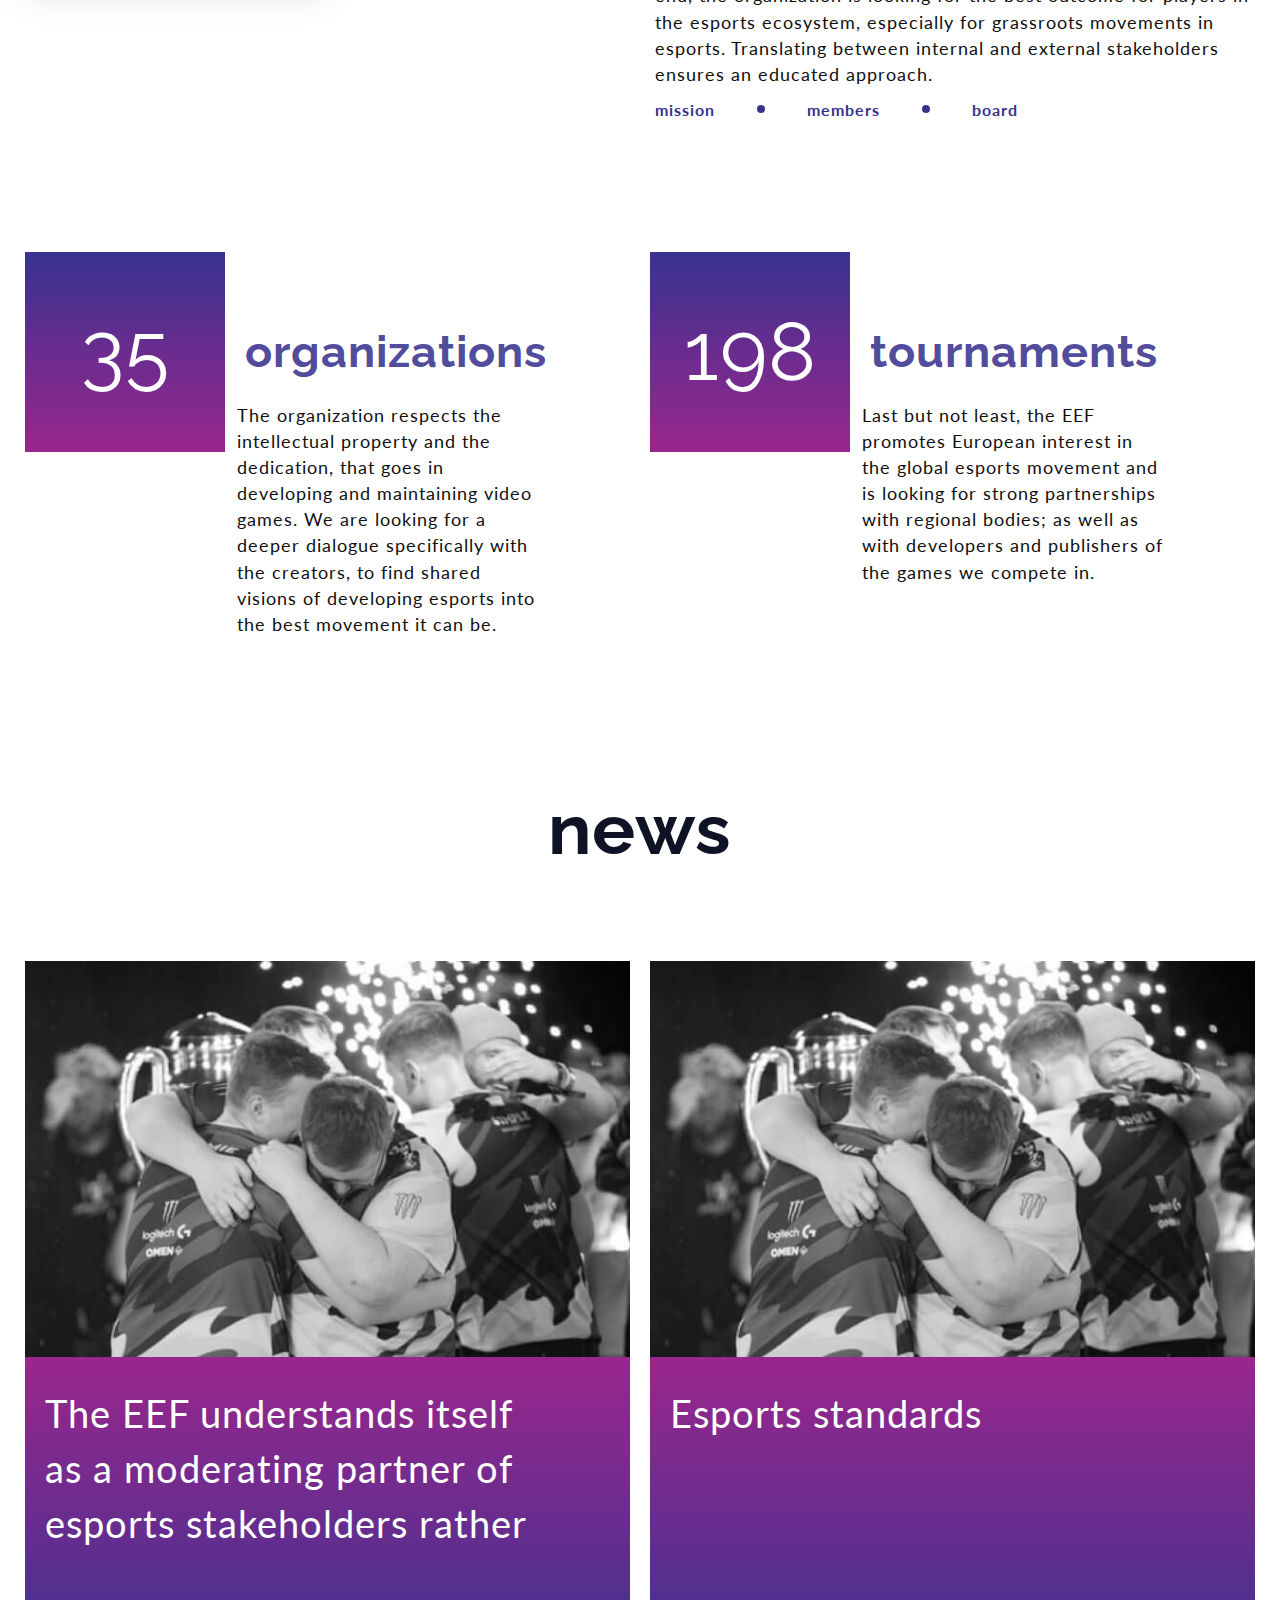
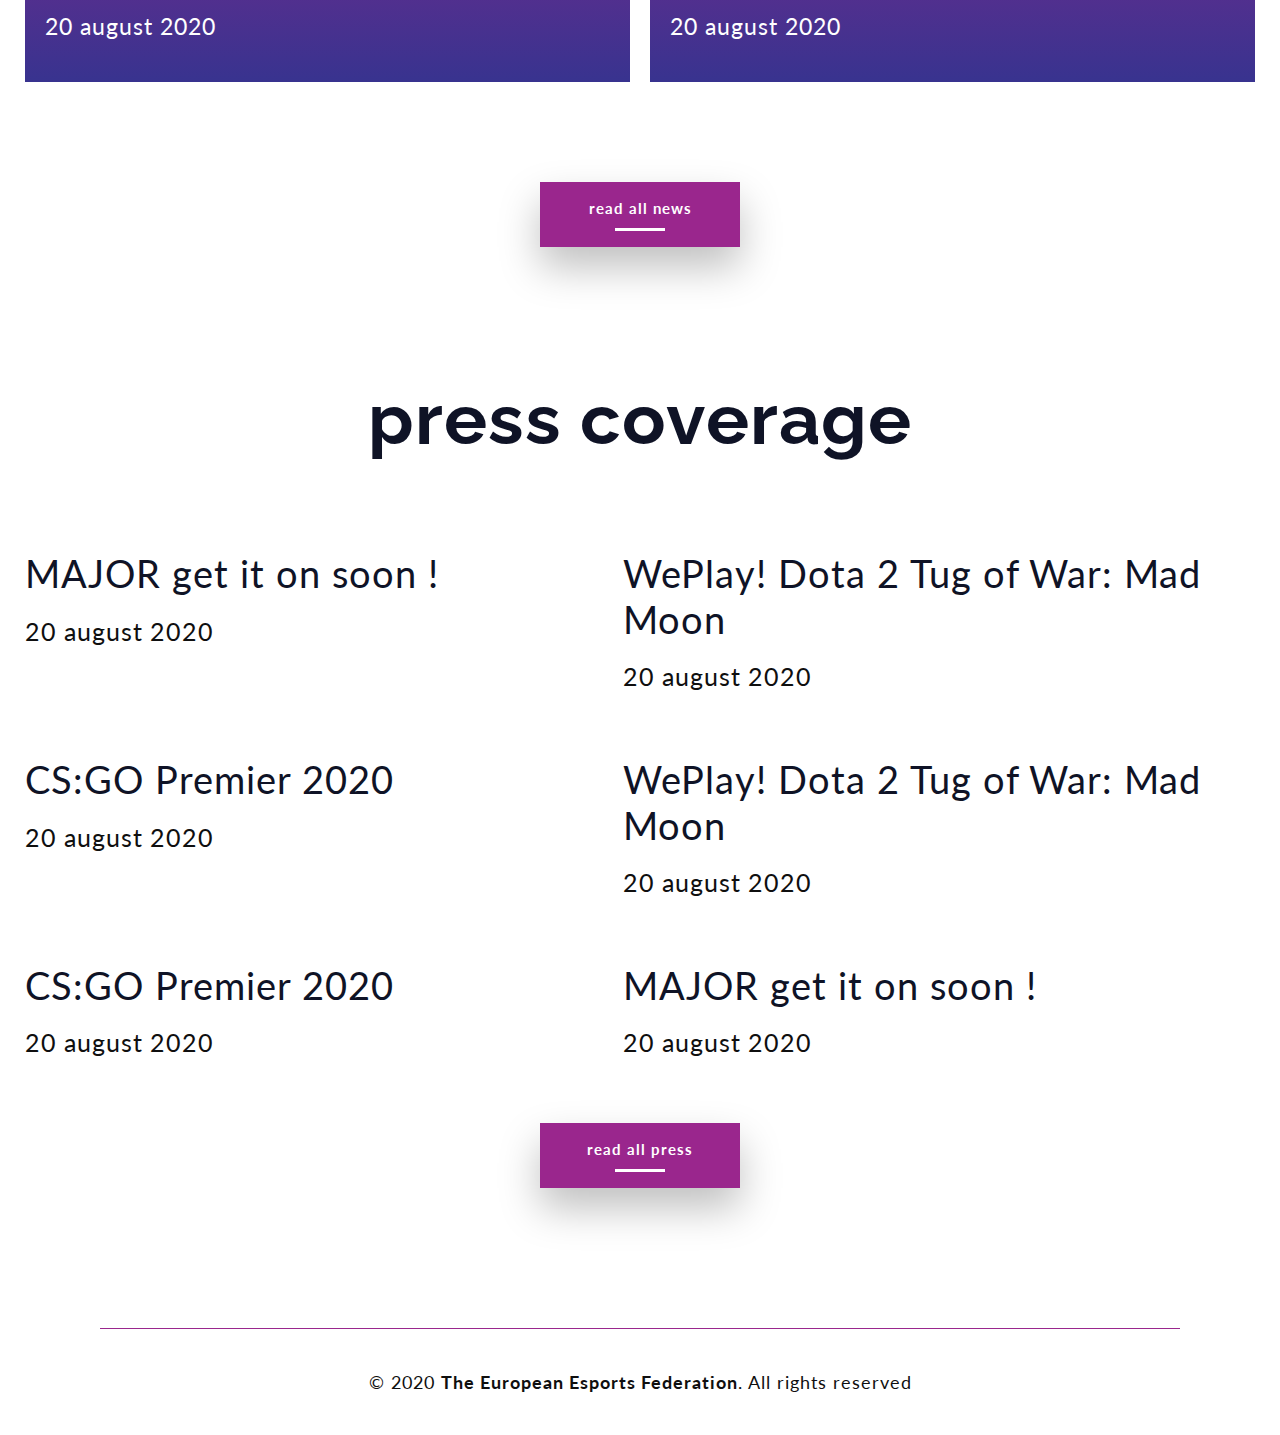
==== commit 1a497518: "main-about grid" ====
--- a/index.html
+++ b/index.html
@@ -139,6 +139,34 @@
         </section>
         <section class="main-about">
             <div class="container">
+                <div class="main-about__grid">                    
+                        <div class="img">
+                            <img src="/images/main_about.jpg" alt="">
+                        </div>
+                        <div class="main-about__right">
+                            <h2 class="main-about__title">About us</h2>                            
+                            <p>The goal of the EEF is to represent esports players and organizations in European politics, media, sports and society; as well as building a platform for its members and the esports movement to develop and promote esports as a conscious, responsible, sustainable, inclusive, healthy and value-based activity.</p>
+                        </div>                       
+                        <div class="main-about__down">
+                            <hr>
+                            <p>Esports Europe is built to reflect the digital change and deliberative democratic formats of the 21st century. The EEF understands itself as a moderating partner of esports stakeholders rather than a governing body, thus aiming for bringing together national federations, stakeholders and esports ambassadors. In the end, the organization is looking for the best outcome for players in the esports ecosystem, especially for grassroots movements in esports. Translating between internal and external stakeholders ensures an educated approach.</p>
+                            <ul class="main-about__list">
+                                <li class="main-about__item">
+                                    <a class="main-about__link" href="#">mission</a>
+                                </li>
+                                <li class="main-about__item">
+                                    <a class="main-about__link" href="#">members</a>
+                                </li>
+                                <li class="main-about__item">
+                                    <a class="main-about__link" href="#">board</a>
+                                </li>
+                            </ul>
+                        </div>                                                
+                </div>
+            </div>            
+        </section>
+        <!-- <section class="main-about">
+            <div class="container">
                 <div class="row row--2">
                     <div class="col">
                         <div class="img">
@@ -166,7 +194,7 @@
                     </div>
                 </div>
             </div>            
-        </section>
+        </section> -->
 
         <section class="main-numbers m-section">
             <div class="container">
--- a/css/style.css
+++ b/css/style.css
@@ -160,7 +160,7 @@
   max-width: 1350px;
 }
 
-.container--content {
+.container--concept {
   max-width: 890px;
 }
 
@@ -751,6 +751,37 @@
           align-items: center;
 }
 
+.main-about .img {
+  -ms-grid-row: 1;
+  -ms-grid-row-span: 2;
+  -ms-grid-column: 1;
+  grid-area: img;
+}
+
+.main-about__grid {
+  display: -ms-grid;
+  display: grid;
+  -ms-grid-columns: 1fr 1fr;
+      grid-template-columns: 1fr 1fr;
+  -ms-grid-rows: 1fr auto;
+      grid-template-rows: 1fr auto;
+  grid-gap: 30px;
+      grid-template-areas: "img right"    + "img down";
+}
+
+.main-about__down {
+  -ms-grid-row: 2;
+  -ms-grid-column: 2;
+  grid-area: down;
+}
+
+.main-about__right {
+  -ms-grid-row: 1;
+  -ms-grid-column: 2;
+  grid-area: right;
+}
+
 .main-about__title {
   margin-bottom: 20px;
   text-align: left;
@@ -1539,6 +1570,48 @@
           transform: scale(1.05);
 }
 
+.carousel {
+  position: relative;
+}
+
+.carousel .owl-nav {
+  position: absolute;
+  top: 50%;
+  lefT: 0;
+  width: 100%;
+  z-index: 9;
+  display: -webkit-box;
+  display: -ms-flexbox;
+  display: flex;
+  -webkit-box-pack: justify;
+      -ms-flex-pack: justify;
+          justify-content: space-between;
+}
+
+.carousel .owl-prev,
+.carousel .owl-next {
+  width: 108px;
+  height: 100px;
+  outline: 0;
+  background: -webkit-gradient(linear, left top, left bottom, from(#38338F), to(#9A268D)) !important;
+  background: linear-gradient(180deg, #38338F 0%, #9A268D 100%) !important;
+  outline: 0;
+  border: 0;
+}
+
+.carousel .owl-prev:hover,
+.carousel .owl-next:hover {
+  background: #38338F !important;
+}
+
+.carousel .owl-prev {
+  margin-left: -50px;
+}
+
+.carousel .owl-next {
+  margin-right: -50px;
+}
+
 .row {
   display: -webkit-box;
   display: -ms-flexbox;
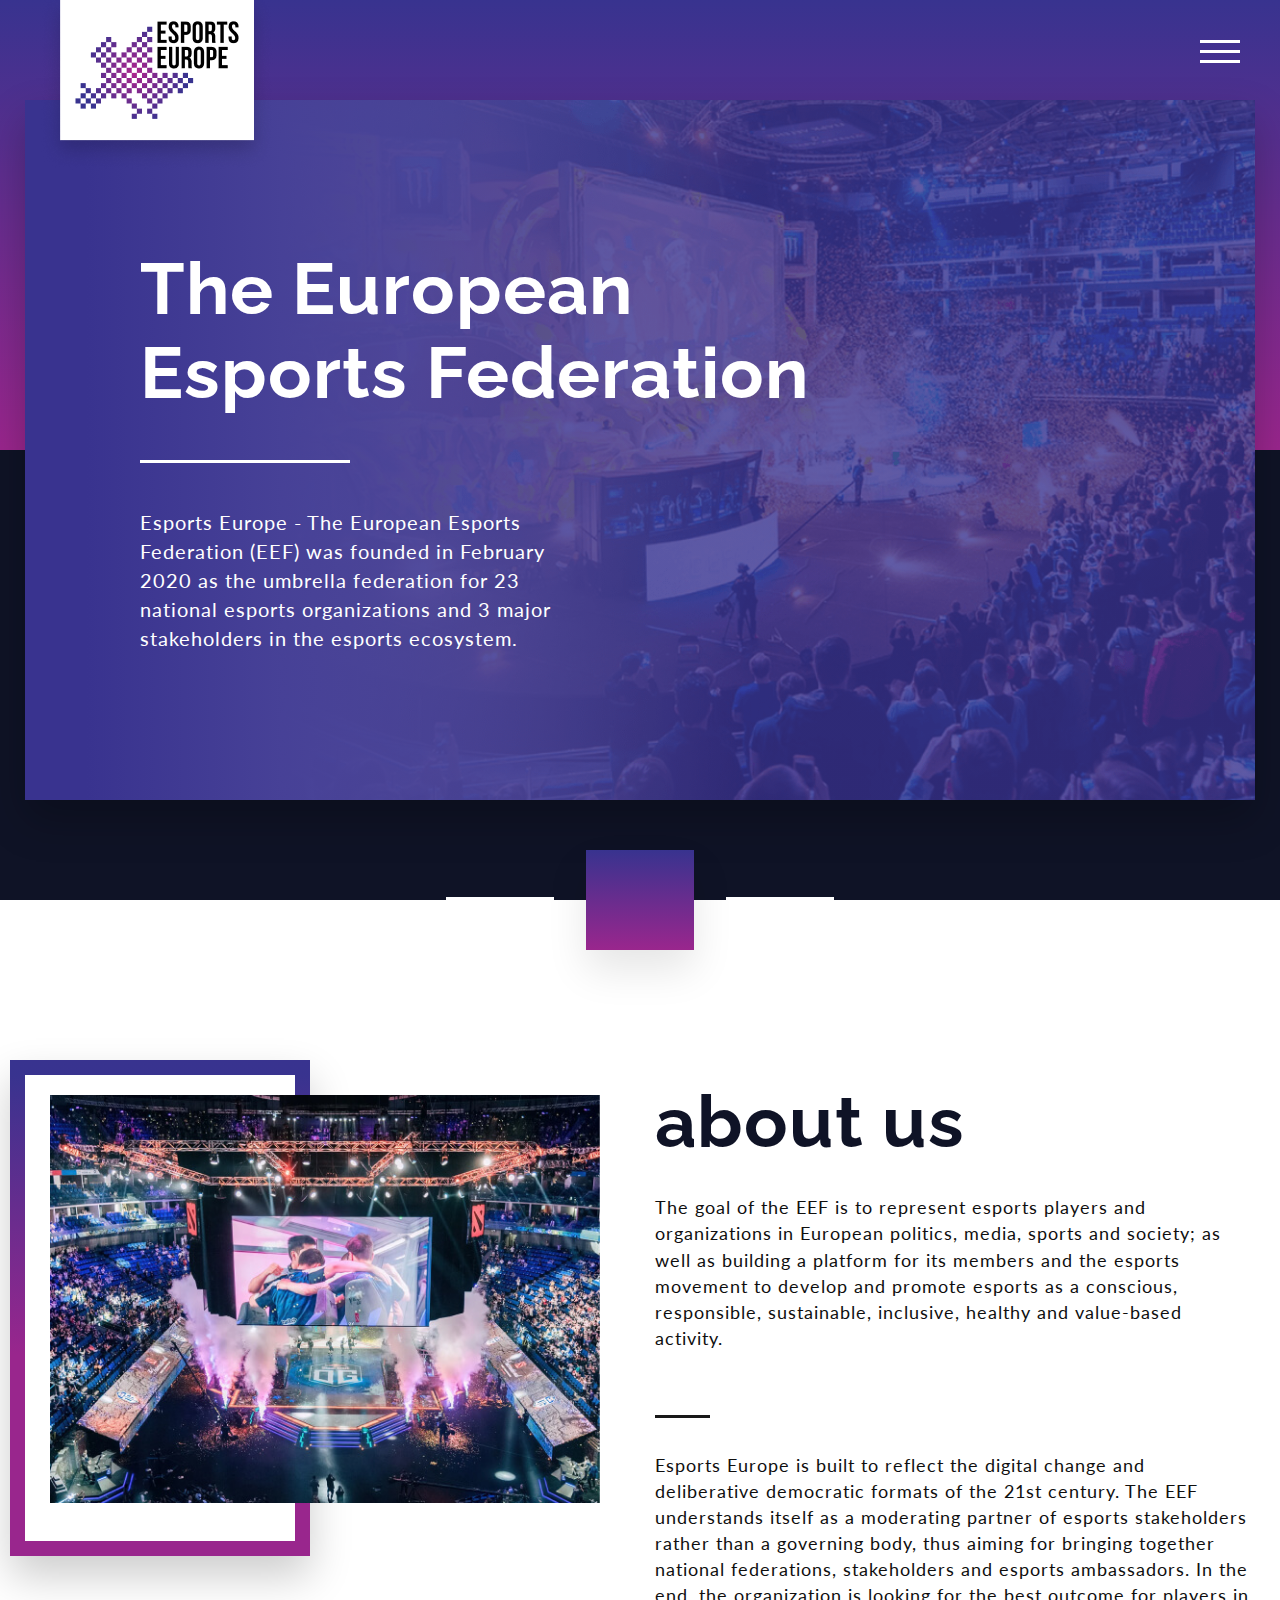
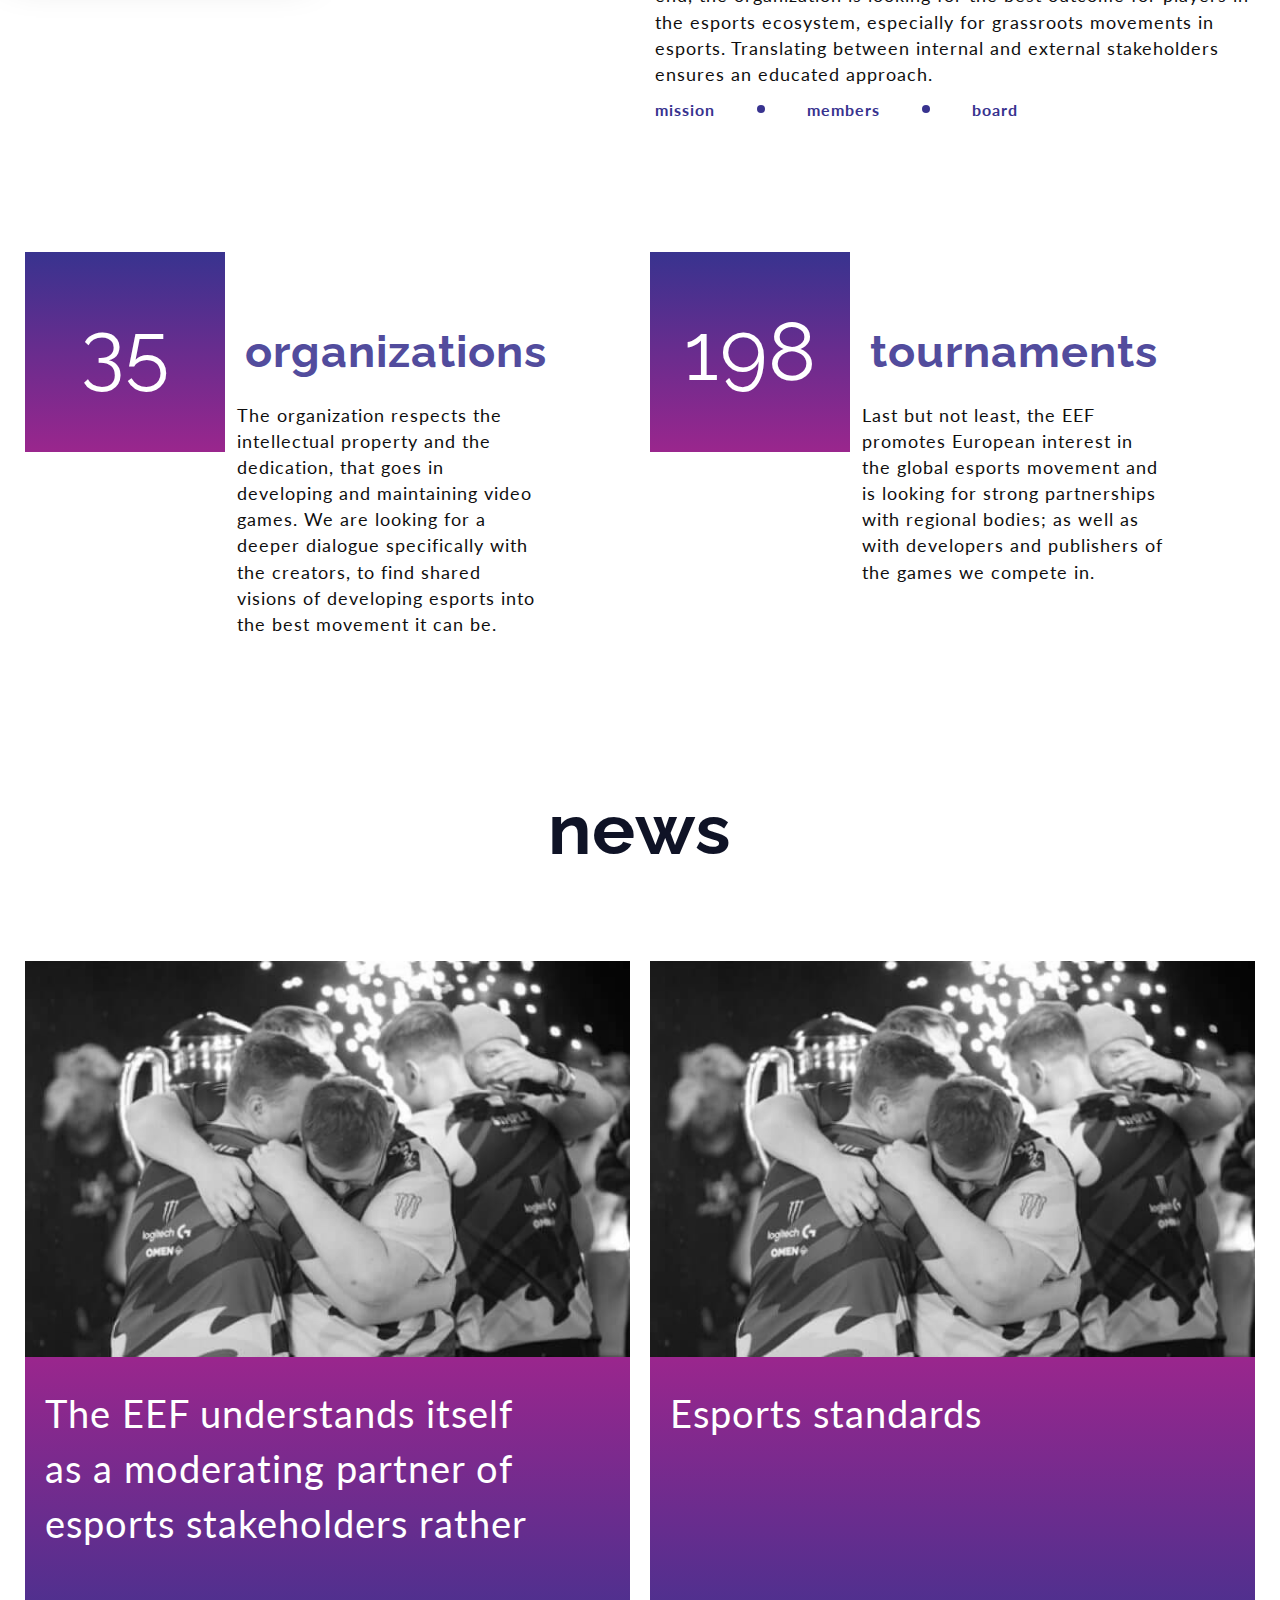
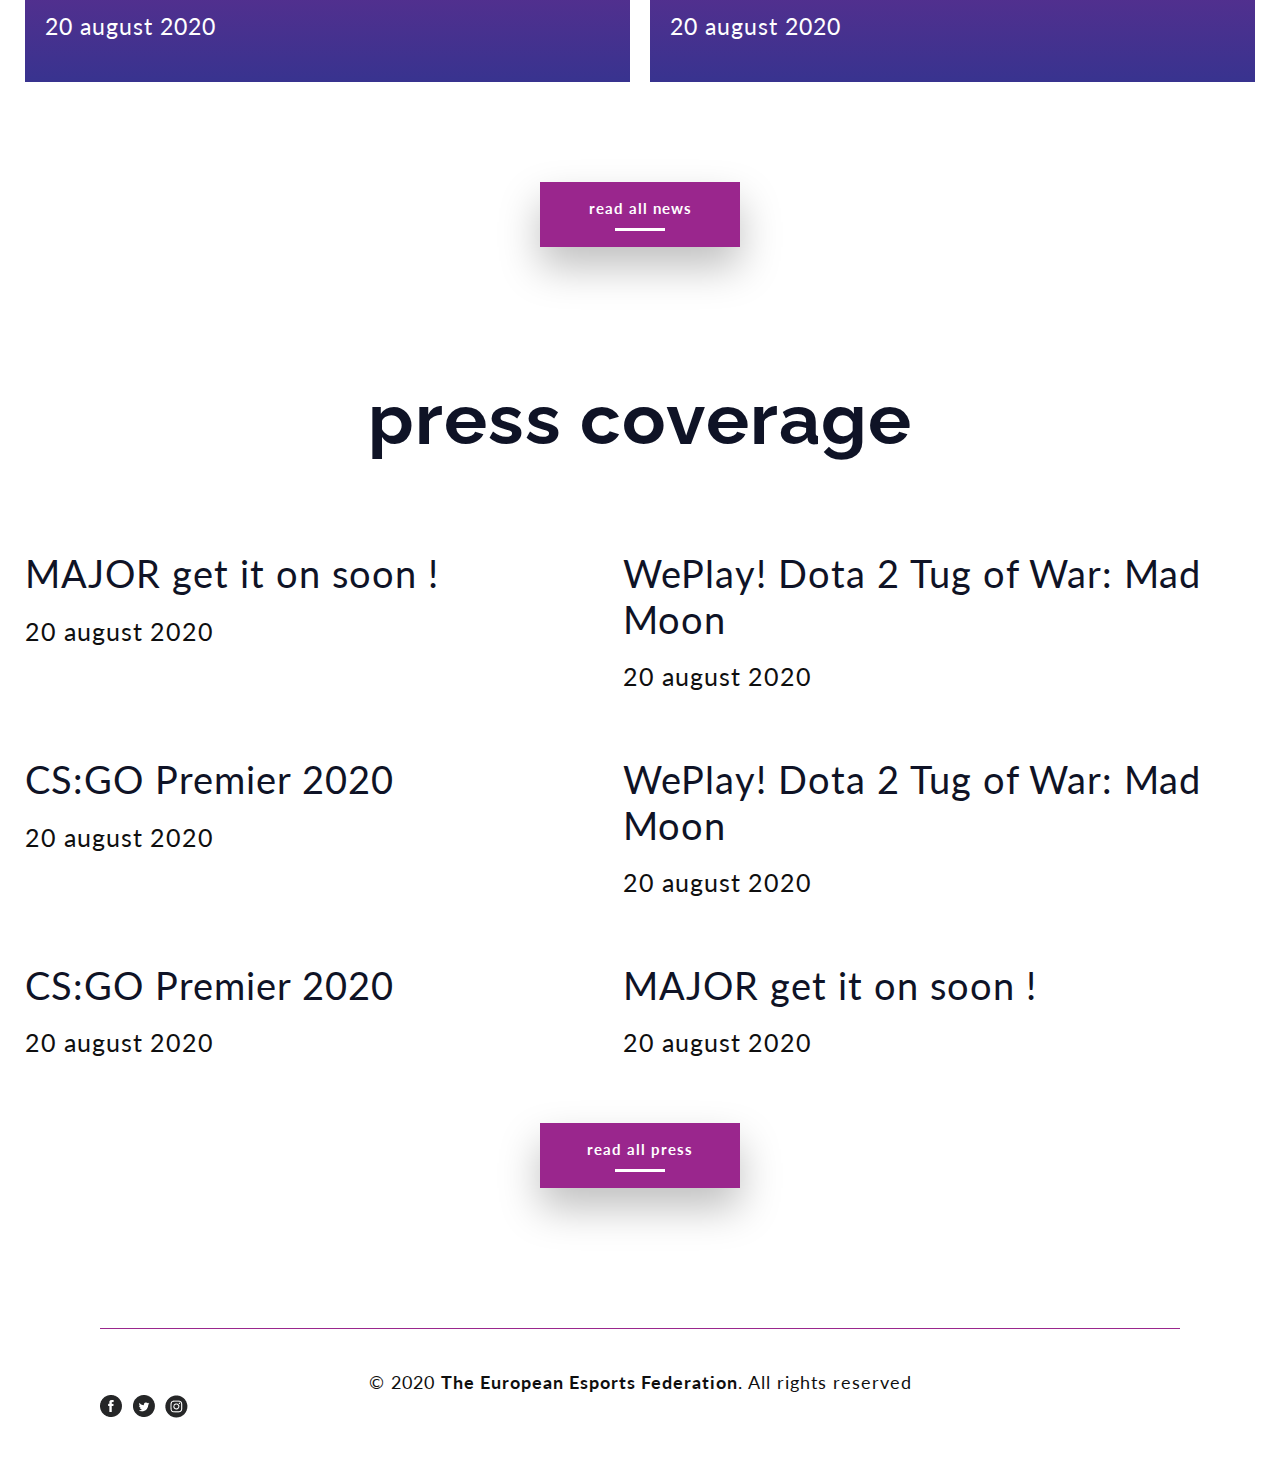
==== commit 51f2bb9b: "Team page adaptive" ====
--- a/index.html
+++ b/index.html
@@ -302,6 +302,11 @@
 
         <footer class="site-footer">
             <div class="copyright">© 2020 <b>The European Esports Federation</b>. All rights reserved</div>
+            <div class="social">
+                <a class="social__link fb" href="#"><img src="/images/fb.png" alt=""></a>
+                <a class="social__link tw" href="#"><img src="/images/tw.png" alt=""></a>
+                <a class="social__link in" href="#"><img src="/images/in.png" alt=""></a>
+            </div>
         </footer>
     </div>
     <script src="js/jquery-3.5.1.min.js"></script>
--- a/css/style.css
+++ b/css/style.css
@@ -949,11 +949,6 @@
   margin-bottom: 45px;
 }
 
-.inner-page .img {
-  margin-bottom: 90px;
-  width: 98%;
-}
-
 @media (max-width: 768px) {
   .inner-page {
     padding: 60px 0 30px;
@@ -1296,13 +1291,15 @@
 
 .img img {
   position: relative;
-  padding: 6% 0 0 6%;
+  padding: 25px;
   z-index: 2;
 }
 
 .img::before {
   position: absolute;
   content: '';
+  left: -15px;
+  top: -10px;
   display: block;
   border: 10px solid;
   border-image-slice: 1;
@@ -1570,6 +1567,186 @@
           transform: scale(1.05);
 }
 
+.team {
+  padding-top: 60px;
+}
+
+.team h3 {
+  margin-bottom: 45px;
+}
+
+.team__item {
+  margin-bottom: 60px;
+  max-width: 865px;
+  display: -ms-grid;
+  display: grid;
+  -ms-grid-rows: 216px auto;
+      grid-template-rows: 216px auto;
+  -ms-grid-columns: auto 1fr;
+      grid-template-columns: auto 1fr;
+  gap: 20px;
+      grid-template-areas: "img info"+ "img text";
+}
+
+.team__item .team-info {
+  padding-top: 25px;
+}
+
+@media (min-width: 1145px) {
+  .team__item .team-info__name {
+    min-width: 530px;
+  }
+}
+
+.team__item--president {
+  margin-bottom: 120px;
+  max-width: 1075px;
+}
+
+@media (max-width: 1000px) {
+  .team__item--president {
+    -ms-grid-columns: 1fr 1fr;
+        grid-template-columns: 1fr 1fr;
+    -ms-grid-rows: 1fr auto;
+        grid-template-rows: 1fr auto;
+        grid-template-areas: "img info"+ "text text";
+  }
+}
+
+@media (max-width: 1164px) {
+  .team {
+    padding: 0 25px;
+  }
+}
+
+.team__img {
+  max-width: 525px;
+  -ms-grid-row: 1;
+  -ms-grid-row-span: 2;
+  -ms-grid-column: 1;
+  grid-area: img;
+}
+
+.team__img--vice .img::before {
+  width: 75%;
+}
+
+.team__text {
+  -ms-grid-row: 2;
+  -ms-grid-column: 2;
+  grid-area: text;
+}
+
+.team-info {
+  font-size: 25px;
+  -ms-grid-row: 1;
+  -ms-grid-column: 2;
+  grid-area: info;
+}
+
+.team-info hr {
+  margin: 20px 0 16px;
+  width: 15px;
+}
+
+.team-info__name {
+  margin-bottom: 5px;
+  font-size: 1.4em;
+  line-height: 1.2;
+}
+
+.ambassador {
+  margin-bottom: 60px;
+  max-width: 865px;
+}
+
+.ambassador__wrapper {
+  margin-bottom: 20px;
+  display: -webkit-box;
+  display: -ms-flexbox;
+  display: flex;
+  -webkit-box-align: start;
+      -ms-flex-align: start;
+          align-items: flex-start;
+}
+
+.ambassador__img {
+  margin-right: 17px;
+}
+
+.ambassador__img img {
+  padding-left: 20px;
+  height: 200px;
+}
+
+.ambassador__img::after {
+  content: '';
+  margin-top: 14px;
+  width: 120px;
+  height: 13px;
+  display: block;
+  background: -webkit-gradient(linear, left top, left bottom, from(#38338F), to(#9A268D)), #C4C4C4;
+  background: linear-gradient(180deg, #38338F 0%, #9A268D 100%), #C4C4C4;
+}
+
+.committees {
+  max-width: 860px;
+}
+
+.committees-wrapper {
+  display: -webkit-box;
+  display: -ms-flexbox;
+  display: flex;
+}
+
+.committees-text {
+  margin-bottom: 50px;
+}
+
+.committees-item {
+  display: -webkit-box;
+  display: -ms-flexbox;
+  display: flex;
+  -webkit-box-align: end;
+      -ms-flex-align: end;
+          align-items: flex-end;
+}
+
+.committees-item img {
+  margin-right: 25px;
+}
+
+@media (max-width: 768px) {
+  .committees-item {
+    -webkit-box-orient: vertical;
+    -webkit-box-direction: normal;
+        -ms-flex-direction: column;
+            flex-direction: column;
+    -webkit-box-align: start;
+        -ms-flex-align: start;
+            align-items: flex-start;
+  }
+}
+
+.social {
+  display: -webkit-box;
+  display: -ms-flexbox;
+  display: flex;
+  -webkit-box-align: center;
+      -ms-flex-align: center;
+          align-items: center;
+}
+
+.social__link {
+  margin-right: 10px;
+}
+
+.social__link:last-of-type {
+  margin-right: 0;
+}
+
 .carousel {
   position: relative;
 }
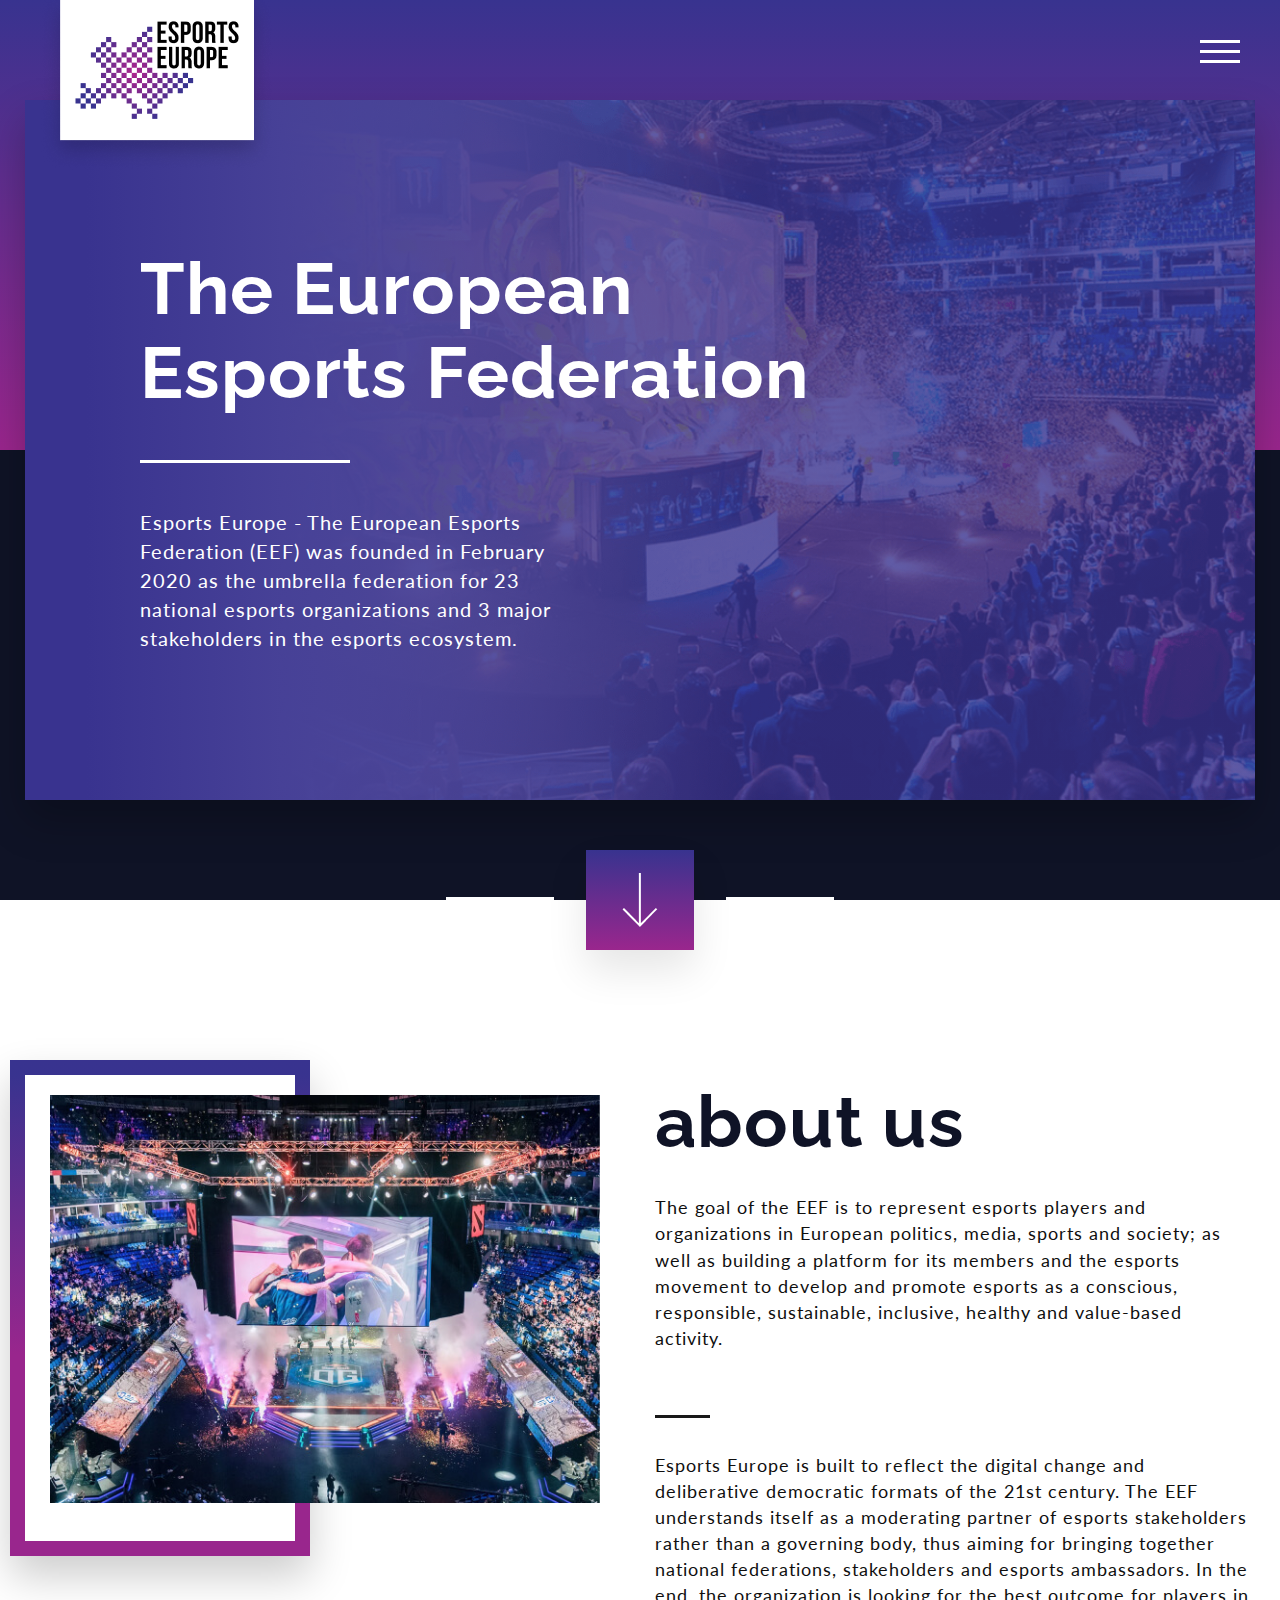
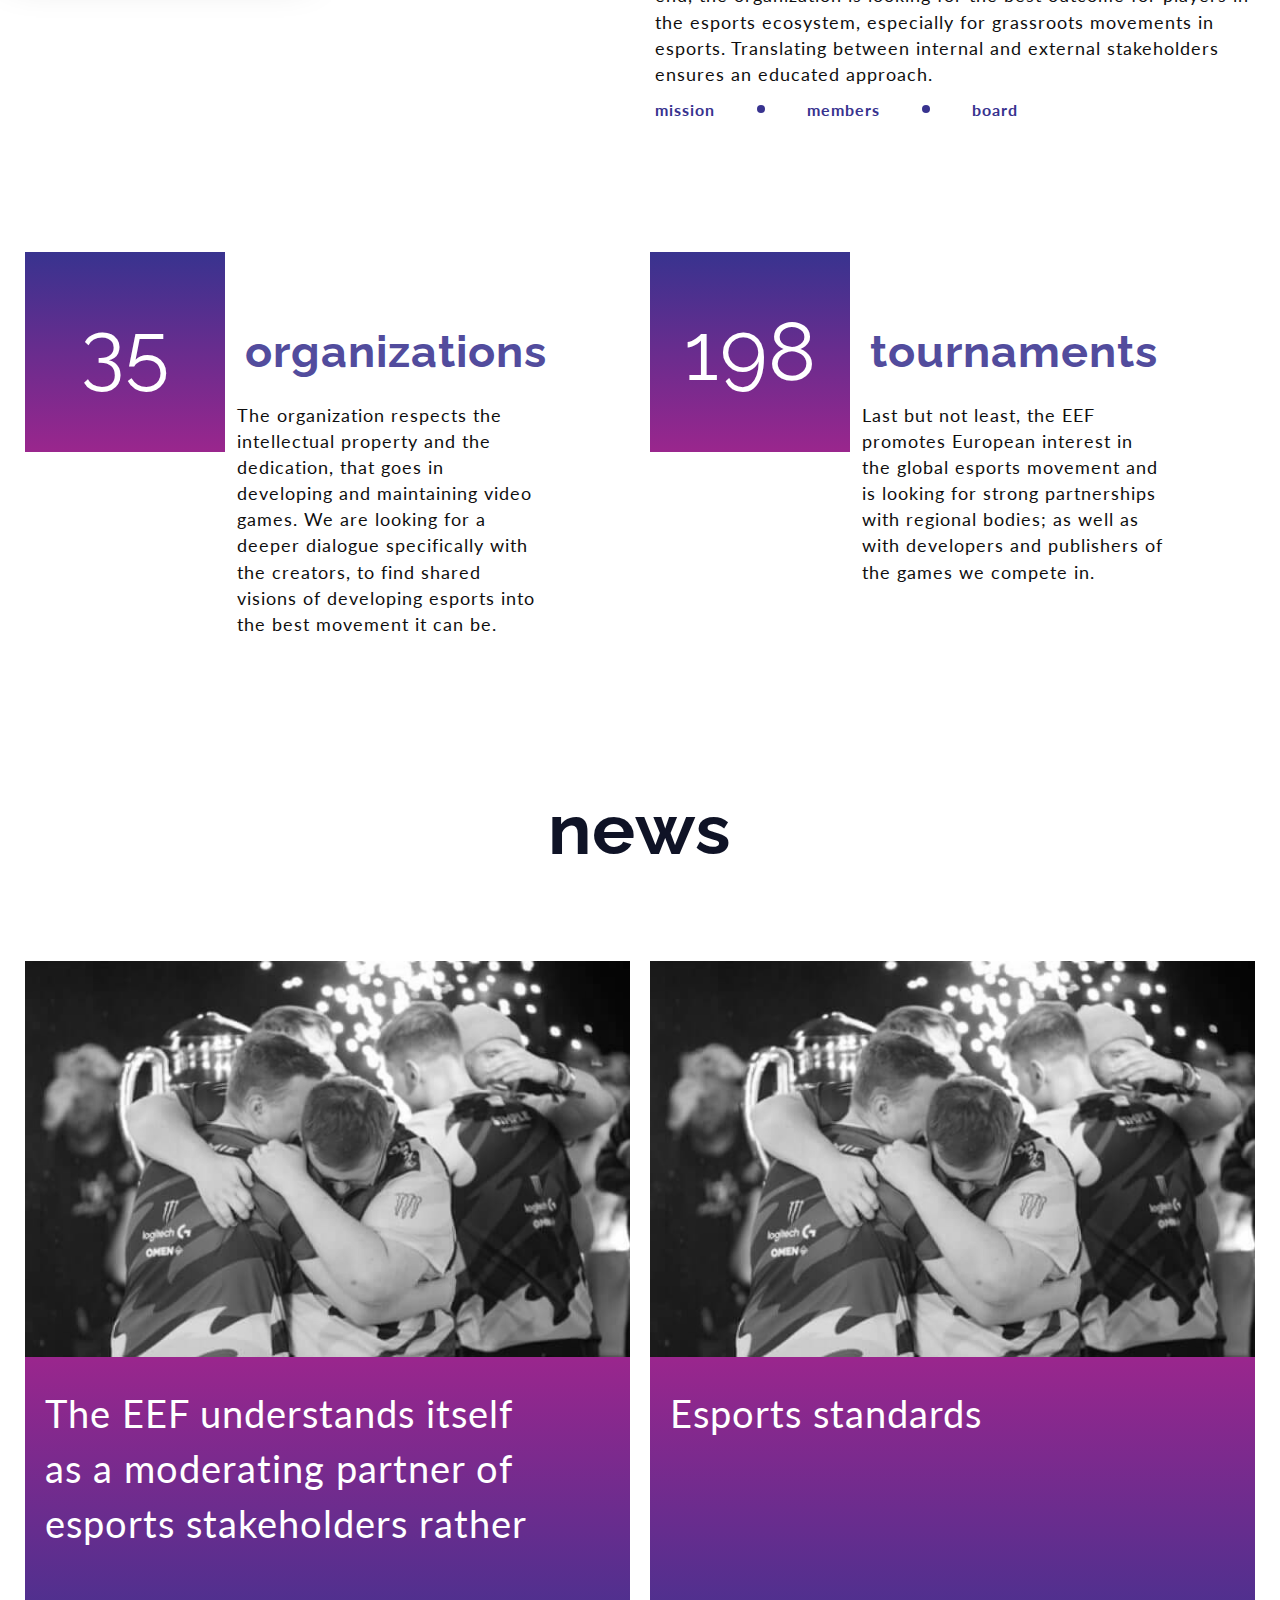
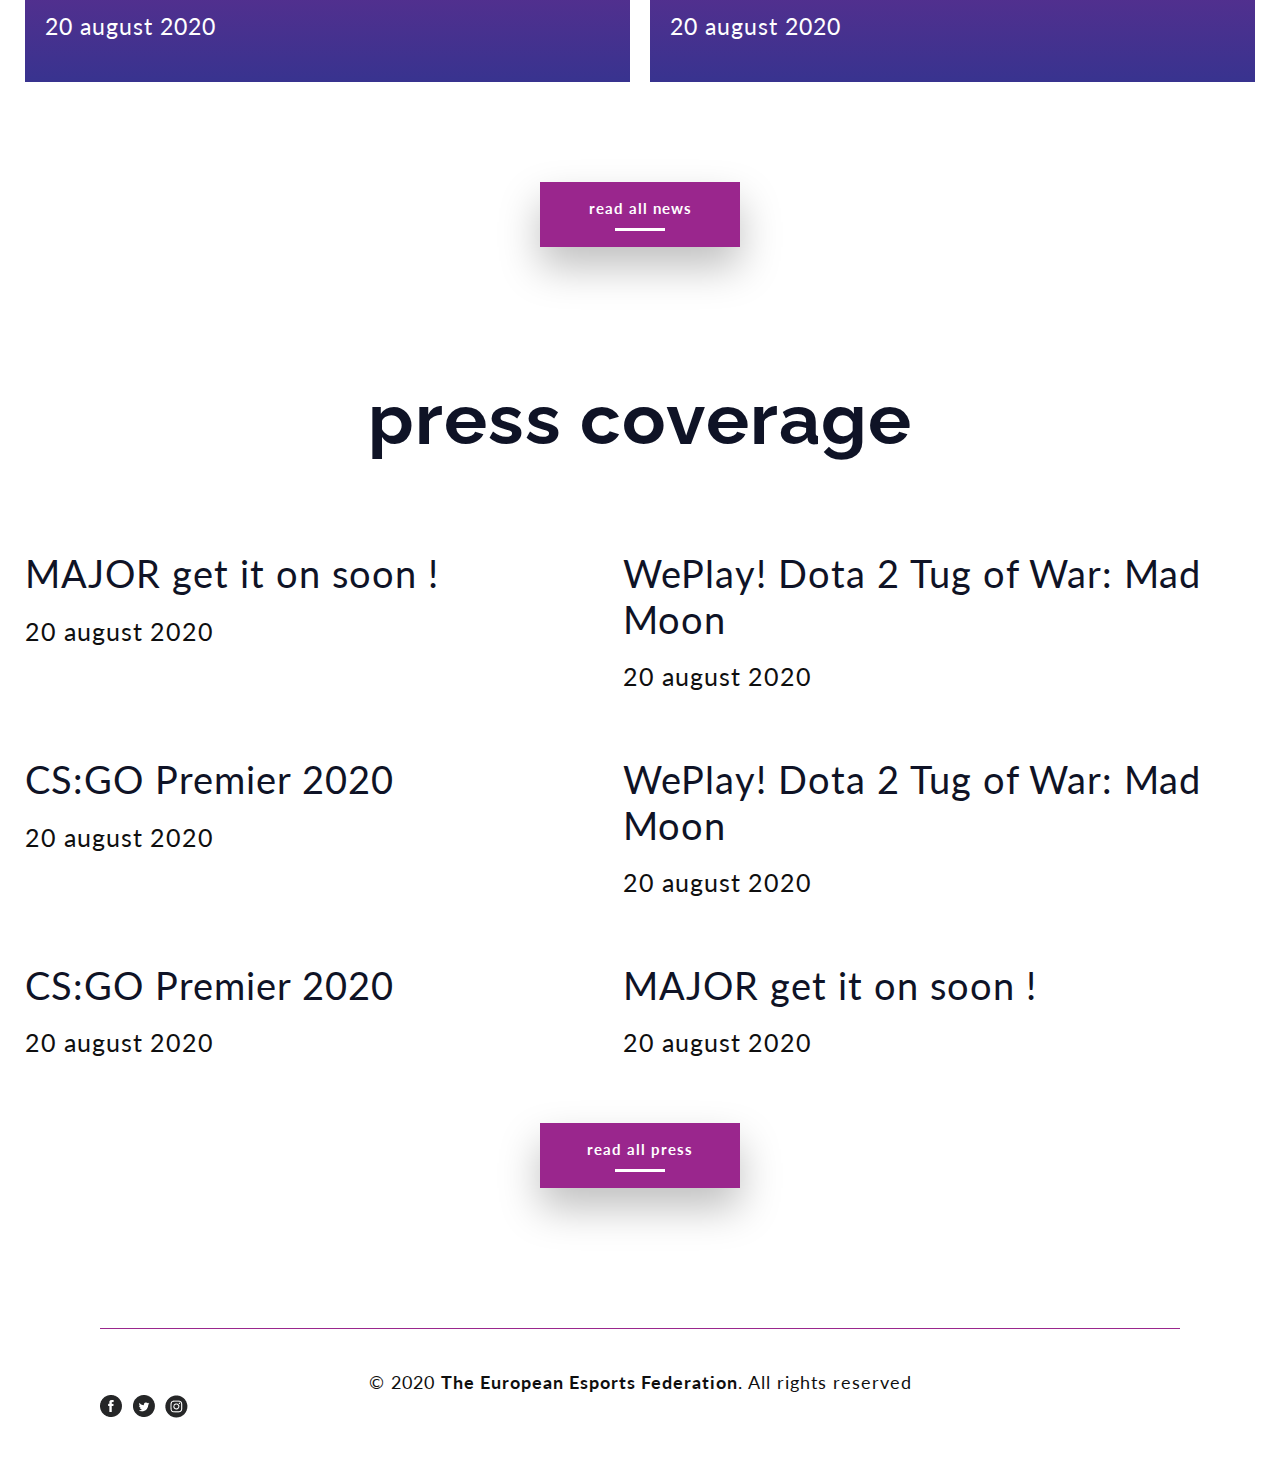
==== commit f321303e: "arrow and fix menu drop" ====
--- a/index.html
+++ b/index.html
@@ -133,7 +133,7 @@
                     </div>                   
                 </div> 
             </div>
-            <button class="promo__arrow" type="button">
+            <button class="promo__arrow scrollLink" type="button">
                 <span class="arrow"></span>
             </button>  
         </section>
@@ -310,6 +310,7 @@
         </footer>
     </div>
     <script src="js/jquery-3.5.1.min.js"></script>
+    <script src="js/owl.carousel.min.js"></script>
     <script src="js/test.js"></script>
 </body>
 </html>--- a/css/style.css
+++ b/css/style.css
@@ -88,6 +88,10 @@
   height: 100px;
   background: -webkit-gradient(linear, left top, left bottom, color-stop(67.19%, #38338F), to(#9A268D));
   background: linear-gradient(180deg, #38338F 67.19%, #9A268D 100%);
+}
+
+body.show-menu > .site-header--main + .wrapper::before {
+  display: none;
 }
 
 body.show-menu .menu-wrapper {
@@ -203,6 +207,22 @@
   background-color: #38338F;
 }
 
+.arrow {
+  display: block;
+  width: 100%;
+  height: 100%;
+  background-image: url(/images/arrow.png);
+  background-repeat: no-repeat;
+  background-position: center;
+  -webkit-transition: all 0.3s;
+  transition: all 0.3s;
+}
+
+.arrow:hover {
+  -webkit-transform: translateY(5px);
+          transform: translateY(5px);
+}
+
 .m-section {
   padding: 60px 0;
 }
